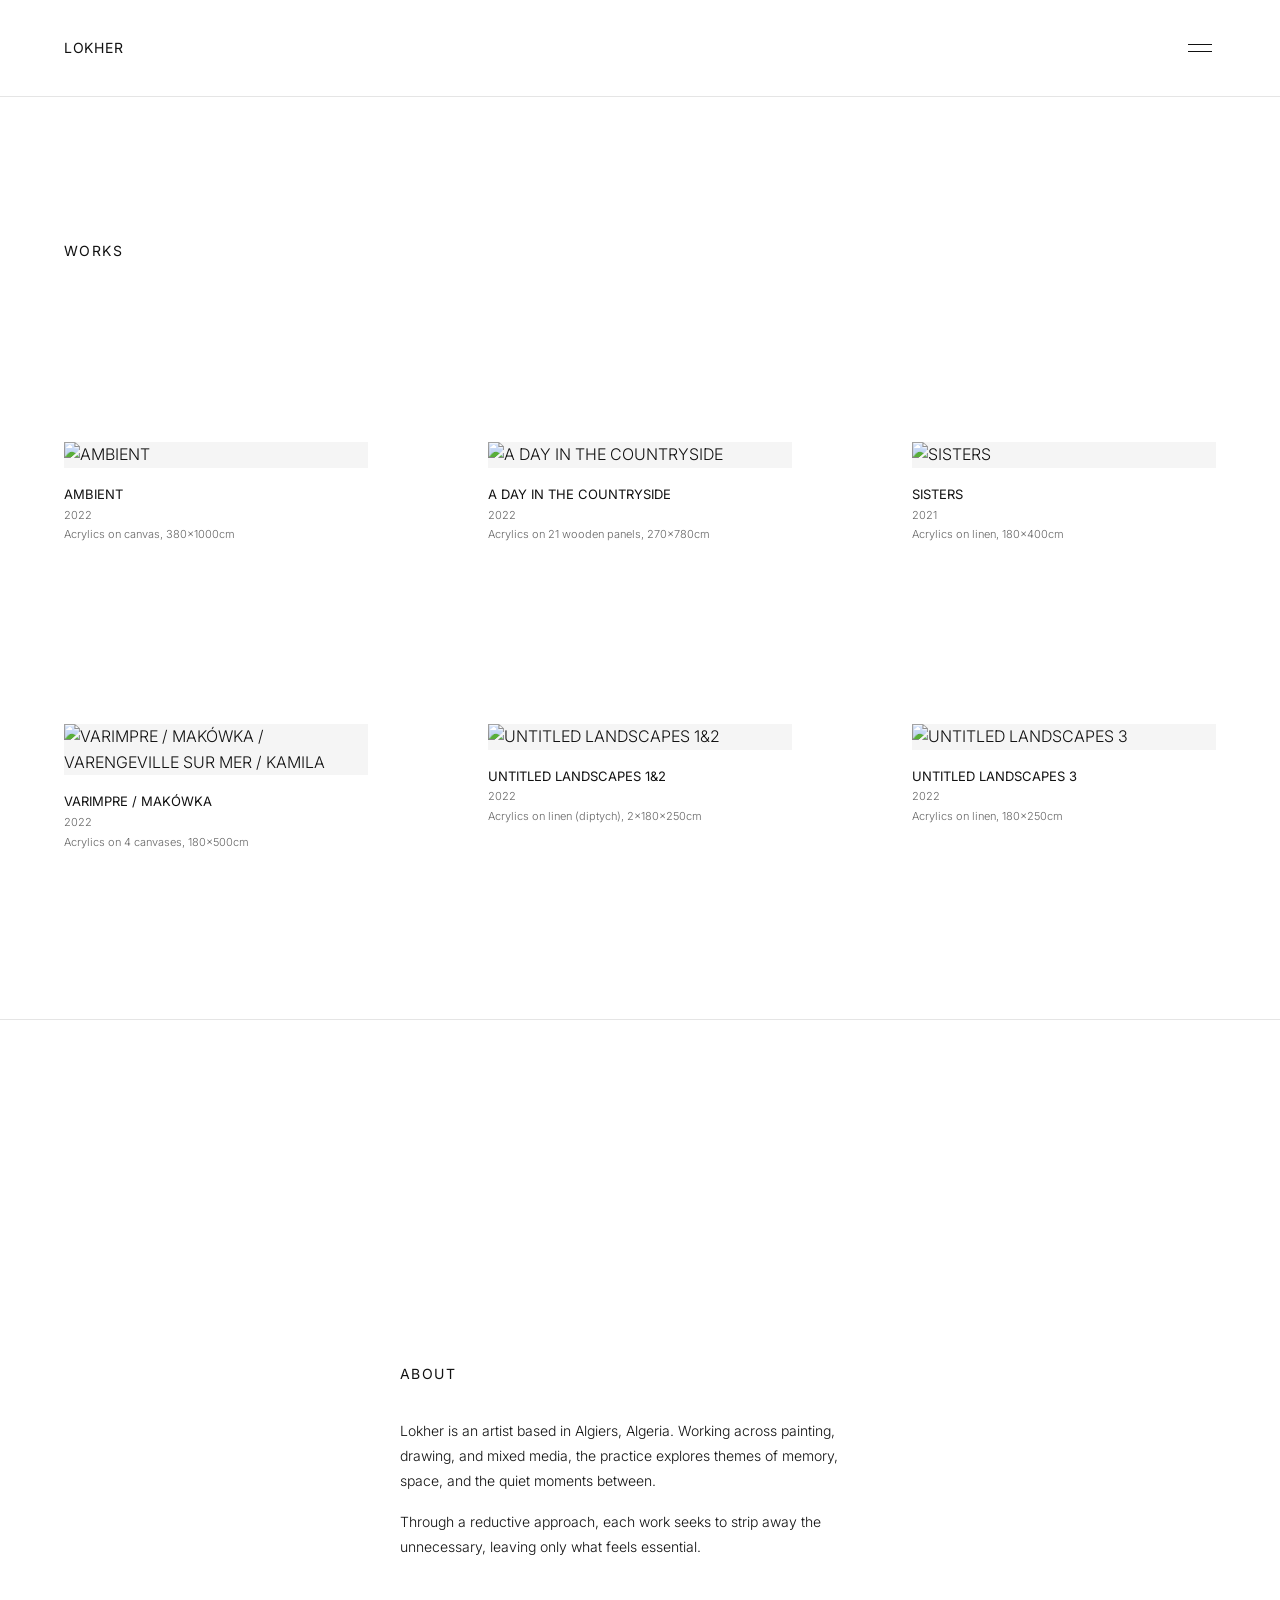
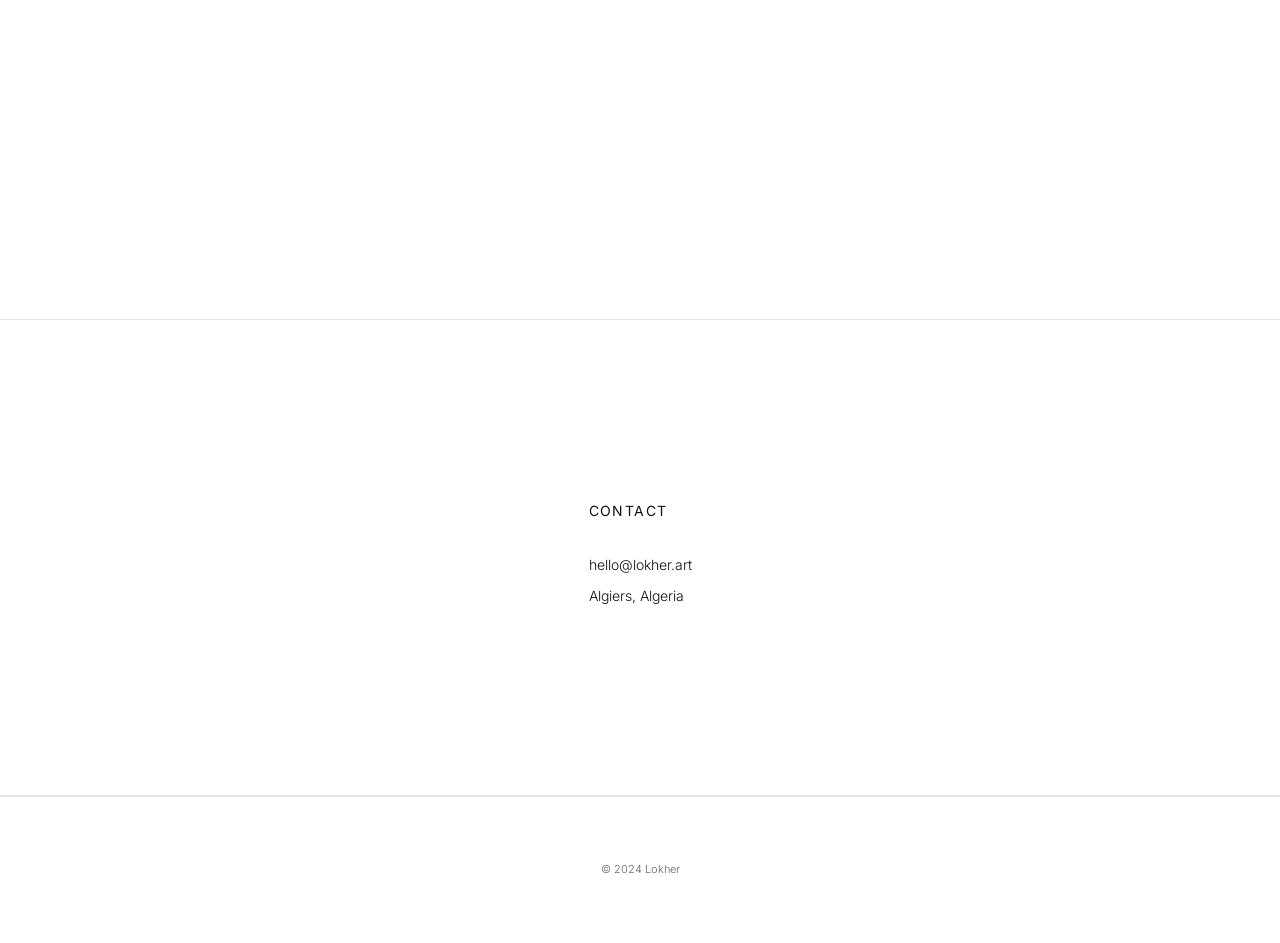
==== index.html @ a6ed20c6 "Add files via upload" ====
<!DOCTYPE html>
<html lang="en">
<head>
    <meta charset="UTF-8">
    <meta name="viewport" content="width=device-width, initial-scale=1.0">
    <title>Lokher — Artist</title>
    <meta name="description" content="Portfolio of Lokher, artist based in Algiers, Algeria">
    <link rel="stylesheet" href="style.css">
    <link rel="preconnect" href="https://fonts.googleapis.com">
    <link rel="preconnect" href="https://fonts.gstatic.com" crossorigin>
    <link href="https://fonts.googleapis.com/css2?family=Inter:wght@300;400&display=swap" rel="stylesheet">
</head>
<body>
    <header class="header">
        <a href="/" class="logo">Lokher</a>
        <button class="menu-toggle" aria-label="Open menu" aria-expanded="false">
            <span class="menu-line"></span>
            <span class="menu-line"></span>
        </button>
    </header>

    <nav class="nav-overlay" aria-hidden="true">
        <button class="nav-close" aria-label="Close menu">
            <span class="menu-line"></span>
            <span class="menu-line"></span>
        </button>
        <ul class="nav-list">
            <li><a href="#works">Works</a></li>
            <li><a href="#about">About</a></li>
            <li><a href="#contact">Contact</a></li>
        </ul>
        <div class="nav-meta">
            <p>Algiers, Algeria</p>
        </div>
    </nav>

    <main>
        <section id="works" class="works">
            <div class="works-header">
                <h1>Works</h1>
            </div>
            <div class="gallery">
                <article class="artwork">
                    <button class="artwork-link" aria-label="View AMBIENT">
                        <div class="artwork-image">
                            <img src="https://images.squarespace-cdn.com/content/v1/568eea8ed8af1055c06dc9a6/1728025608035-E2SBY0R5EFE86OZHCSN8/image-asset.jpeg?format=1500w" alt="AMBIENT" loading="lazy">
                        </div>
                    </button>
                    <div class="artwork-info">
                        <h2>AMBIENT</h2>
                        <p>2022</p>
                        <p>Acrylics on canvas, 380x1000cm</p>
                    </div>
                </article>
                <article class="artwork">
                    <button class="artwork-link" aria-label="View A DAY IN THE COUNTRYSIDE">
                        <div class="artwork-image">
                            <img src="https://images.squarespace-cdn.com/content/v1/568eea8ed8af1055c06dc9a6/1688163539830-Y1M8YFX608IP7M0SRJJQ/01.+SAINER+-+A+DAY+IN+THE+COUNTRYSIDE%2C+acrylics+on+21+wooden+panels%2C+270x780cm.jpg?format=1500w" alt="A DAY IN THE COUNTRYSIDE" loading="lazy">
                        </div>
                    </button>
                    <div class="artwork-info">
                        <h2>A DAY IN THE COUNTRYSIDE</h2>
                        <p>2022</p>
                        <p>Acrylics on 21 wooden panels, 270x780cm</p>
                    </div>
                </article>
                <article class="artwork">
                    <button class="artwork-link" aria-label="View SISTERS">
                        <div class="artwork-image">
                            <img src="https://images.squarespace-cdn.com/content/v1/568eea8ed8af1055c06dc9a6/1688162377091-I4K24AZV5XDOU7JNLO5M/07.+SAINER+-+SISTERS%2C+acrylics+on+linen+180x400cm_.jpg?format=1500w" alt="SISTERS" loading="lazy">
                        </div>
                    </button>
                    <div class="artwork-info">
                        <h2>SISTERS</h2>
                        <p>2021</p>
                        <p>Acrylics on linen, 180x400cm</p>
                    </div>
                </article>
                <article class="artwork">
                    <button class="artwork-link" aria-label="View VARIMPRE / MAKÓWKA">
                        <div class="artwork-image">
                            <img src="https://images.squarespace-cdn.com/content/v1/568eea8ed8af1055c06dc9a6/1688162380212-C4RB4ZTWYN47T6AVMRPT/02.+SAINER+_VARIMPRE_MAK%C3%93WKA_KAMILA%2CVARENGEVILLE+SUR+MER%2C+180X500cm.jpg?format=1500w" alt="VARIMPRE / MAKÓWKA / VARENGEVILLE SUR MER / KAMILA" loading="lazy">
                        </div>
                    </button>
                    <div class="artwork-info">
                        <h2>VARIMPRE / MAKÓWKA</h2>
                        <p>2022</p>
                        <p>Acrylics on 4 canvases, 180x500cm</p>
                    </div>
                </article>
                <article class="artwork">
                    <button class="artwork-link" aria-label="View UNTITLED LANDSCAPES 1&2">
                        <div class="artwork-image">
                            <img src="https://images.squarespace-cdn.com/content/v1/568eea8ed8af1055c06dc9a6/1688162373764-5FXFQKUN6RPBUECSAFGJ/09.+SAINER+-+UNTITLED+LANDSCAPES+2%2C+acrylics+on+linen+2X+180x250+%28DIPTYCH%29%2C2022+S.jpg?format=1500w" alt="UNTITLED LANDSCAPES 1&2" loading="lazy">
                        </div>
                    </button>
                    <div class="artwork-info">
                        <h2>UNTITLED LANDSCAPES 1&2</h2>
                        <p>2022</p>
                        <p>Acrylics on linen (diptych), 2x180x250cm</p>
                    </div>
                </article>
                <article class="artwork">
                    <button class="artwork-link" aria-label="View UNTITLED LANDSCAPES 3">
                        <div class="artwork-image">
                            <img src="https://images.squarespace-cdn.com/content/v1/568eea8ed8af1055c06dc9a6/1688162379645-ESEQ1C50IE3GNP626JEQ/10.+SAINER+-+UNTITLED+LANDSCAPES+3%2C+acrylics+on+linen+180x250%2C2022.jpg?format=1500w" alt="UNTITLED LANDSCAPES 3" loading="lazy">
                        </div>
                    </button>
                    <div class="artwork-info">
                        <h2>UNTITLED LANDSCAPES 3</h2>
                        <p>2022</p>
                        <p>Acrylics on linen, 180x250cm</p>
                    </div>
                </article>
            </div>
        </section>

        <section id="about" class="about">
            <div class="about-content">
                <h2>About</h2>
                <p>Lokher is an artist based in Algiers, Algeria. Working across painting, drawing, and mixed media, the practice explores themes of memory, space, and the quiet moments between.</p>
                <p>Through a reductive approach, each work seeks to strip away the unnecessary, leaving only what feels essential.</p>
            </div>
        </section>

        <section id="contact" class="contact">
            <div class="contact-content">
                <h2>Contact</h2>
                <address>
                    <p><a href="mailto:hello@lokher.art">hello@lokher.art</a></p>
                    <p>Algiers, Algeria</p>
                </address>
            </div>
        </section>
    </main>

    <footer class="footer">
        <p>&copy; 2024 Lokher</p>
    </footer>

    <div class="lightbox" aria-hidden="true">
        <button class="lightbox-close" aria-label="Close">
            <span class="menu-line"></span>
            <span class="menu-line"></span>
        </button>
        <div class="lightbox-content">
            <img src="" alt="" class="lightbox-image">
        </div>
        <div class="lightbox-info">
            <h2></h2>
            <p></p>
            <p></p>
        </div>
    </div>

    <script src="script.js"></script>
</body>
</html>
---- style.css ----
*, *::before, *::after {
    margin: 0;
    padding: 0;
    box-sizing: border-box;
}

:root {
    --bg: #FFFFFF;
    --text: #111111;
    --text-light: #666666;
    --border: #e5e5e5;
    --font: 'Inter', -apple-system, BlinkMacSystemFont, sans-serif;
    --spacing-xs: 8px;
    --spacing-sm: 16px;
    --spacing-md: 32px;
    --spacing-lg: 64px;
    --spacing-xl: 120px;
    --spacing-2xl: 180px;
}

html {
    font-size: 16px;
    scroll-behavior: smooth;
}

body {
    font-family: var(--font);
    font-weight: 300;
    background-color: var(--bg);
    color: var(--text);
    line-height: 1.6;
    -webkit-font-smoothing: antialiased;
    -moz-osx-font-smoothing: grayscale;
}

a {
    color: inherit;
    text-decoration: none;
}

ul {
    list-style: none;
}

img {
    max-width: 100%;
    height: auto;
    display: block;
}

button {
    background: none;
    border: none;
    cursor: pointer;
    font: inherit;
    color: inherit;
}

.header {
    position: fixed;
    top: 0;
    left: 0;
    right: 0;
    display: flex;
    justify-content: space-between;
    align-items: center;
    padding: var(--spacing-md) var(--spacing-lg);
    z-index: 100;
    background: var(--bg);
    border-bottom: 1px solid var(--border);
}

.logo {
    font-size: 14px;
    font-weight: 400;
    letter-spacing: 0.05em;
    text-transform: uppercase;
}

.menu-toggle {
    display: flex;
    flex-direction: column;
    justify-content: center;
    align-items: center;
    width: 32px;
    height: 32px;
    gap: 6px;
    transition: opacity 0.2s ease;
}

.menu-toggle:hover {
    opacity: 0.6;
}

.menu-line {
    width: 24px;
    height: 1px;
    background: var(--text);
    transition: transform 0.2s ease, opacity 0.2s ease;
}

.menu-toggle[aria-expanded="true"] .menu-line:first-child {
    transform: translateY(3.5px) rotate(45deg);
}

.menu-toggle[aria-expanded="true"] .menu-line:last-child {
    transform: translateY(-3.5px) rotate(-45deg);
}

.nav-overlay {
    position: fixed;
    inset: 0;
    background: var(--bg);
    z-index: 200;
    display: flex;
    flex-direction: column;
    justify-content: center;
    align-items: center;
    opacity: 0;
    visibility: hidden;
    transition: opacity 0.2s ease, visibility 0.2s ease;
}

.nav-overlay.active {
    opacity: 1;
    visibility: visible;
}

.nav-close {
    position: absolute;
    top: var(--spacing-md);
    right: var(--spacing-lg);
    display: flex;
    flex-direction: column;
    justify-content: center;
    align-items: center;
    width: 32px;
    height: 32px;
    gap: 6px;
    background: var(--bg);
    z-index: 10;
}

.nav-close .menu-line {
    width: 24px;
    position: relative;
}

.nav-close .menu-line:first-child {
    transform: translateY(3.5px) rotate(45deg);
}

.nav-close .menu-line:last-child {
    transform: translateY(-3.5px) rotate(-45deg);
}

.nav-list {
    display: flex;
    flex-direction: column;
    align-items: center;
    gap: var(--spacing-lg);
}

.nav-list a {
    font-size: 32px;
    font-weight: 300;
    transition: opacity 0.2s ease;
}

.nav-list a:hover {
    opacity: 0.5;
}

.nav-meta {
    position: absolute;
    bottom: var(--spacing-lg);
    font-size: 12px;
    color: var(--text-light);
}

main {
    padding-top: var(--spacing-xl);
}

.works {
    padding: var(--spacing-xl) var(--spacing-lg);
    min-height: 100vh;
    border-bottom: 1px solid var(--border);
}

.works-header {
    margin-bottom: var(--spacing-2xl);
}

.works-header h1 {
    font-size: 14px;
    font-weight: 400;
    letter-spacing: 0.1em;
    text-transform: uppercase;
}

.gallery {
    display: grid;
    grid-template-columns: repeat(1, 1fr);
    gap: var(--spacing-2xl);
}

.artwork {
    display: flex;
    flex-direction: column;
    gap: var(--spacing-sm);
}

.artwork-image {
    background: #f5f5f5;
    overflow: hidden;
}

.artwork-image img {
    width: 100%;
    height: auto;
    transition: transform 0.4s ease;
}

.artwork:hover .artwork-image img {
    transform: scale(1.02);
}

.artwork-info {
    display: flex;
    flex-direction: column;
    gap: 2px;
}

.artwork-info h2 {
    font-size: 13px;
    font-weight: 400;
}

.artwork-info p {
    font-size: 11px;
    font-weight: 300;
    color: var(--text-light);
}

.about {
    padding: var(--spacing-2xl) var(--spacing-lg);
    min-height: 100vh;
    display: flex;
    align-items: center;
    justify-content: center;
    border-bottom: 1px solid var(--border);
}

.about-content {
    max-width: 480px;
}

.about h2 {
    font-size: 14px;
    font-weight: 400;
    letter-spacing: 0.1em;
    text-transform: uppercase;
    margin-bottom: var(--spacing-md);
}

.about p {
    font-size: 14px;
    font-weight: 300;
    line-height: 1.8;
    margin-bottom: var(--spacing-sm);
}

.contact {
    padding: var(--spacing-2xl) var(--spacing-lg);
    min-height: 50vh;
    display: flex;
    align-items: center;
    justify-content: center;
    border-bottom: 1px solid var(--border);
}

.contact-content {
    max-width: 480px;
}

.contact h2 {
    font-size: 14px;
    font-weight: 400;
    letter-spacing: 0.1em;
    text-transform: uppercase;
    margin-bottom: var(--spacing-md);
}

.contact address {
    font-style: normal;
}

.contact address p {
    font-size: 14px;
    font-weight: 300;
    margin-bottom: var(--spacing-xs);
}

.contact address a {
    transition: opacity 0.2s ease;
}

.contact address a:hover {
    opacity: 0.5;
}

.footer {
    padding: var(--spacing-lg);
    text-align: center;
    border-top: 1px solid var(--border);
}

.footer p {
    font-size: 11px;
    font-weight: 300;
    color: var(--text-light);
}

@media (min-width: 768px) {
    .gallery {
        grid-template-columns: repeat(2, 1fr);
        column-gap: var(--spacing-xl);
        row-gap: var(--spacing-2xl);
    }
}

@media (min-width: 1200px) {
    .gallery {
        grid-template-columns: repeat(3, 1fr);
        column-gap: var(--spacing-xl);
    }
}

@media (min-width: 1600px) {
    .gallery {
        grid-template-columns: repeat(3, 1fr);
        column-gap: var(--spacing-2xl);
        row-gap: var(--spacing-2xl);
        max-width: 1600px;
        margin: 0 auto;
    }
}

.artwork-link {
    display: block;
    width: 100%;
    cursor: pointer;
    background: none;
    border: none;
    padding: 0;
    text-align: left;
}

.lightbox {
    position: fixed;
    inset: 0;
    background: var(--bg);
    z-index: 300;
    display: flex;
    flex-direction: column;
    justify-content: center;
    align-items: center;
    opacity: 0;
    visibility: hidden;
    transition: opacity 0.3s ease, visibility 0.3s ease;
    padding: var(--spacing-lg);
}

.lightbox.active {
    opacity: 1;
    visibility: visible;
}

.lightbox.active .lightbox-image {
    transform: scale(1);
    opacity: 1;
}

.lightbox-content {
    max-width: 90vw;
    max-height: 70vh;
    display: flex;
    justify-content: center;
    align-items: center;
}

.lightbox-image {
    max-width: 100%;
    max-height: 70vh;
    object-fit: contain;
    transform: scale(0.95);
    opacity: 0;
    transition: transform 0.4s ease, opacity 0.4s ease;
}

.lightbox-info {
    margin-top: var(--spacing-md);
    text-align: center;
    transform: translateY(10px);
    opacity: 0;
    transition: transform 0.4s ease 0.1s, opacity 0.4s ease 0.1s;
}

.lightbox.active .lightbox-info {
    transform: translateY(0);
    opacity: 1;
}

.lightbox-info h2 {
    font-size: 14px;
    font-weight: 400;
    margin-bottom: var(--spacing-xs);
}

.lightbox-info p {
    font-size: 12px;
    font-weight: 300;
    color: var(--text-light);
}
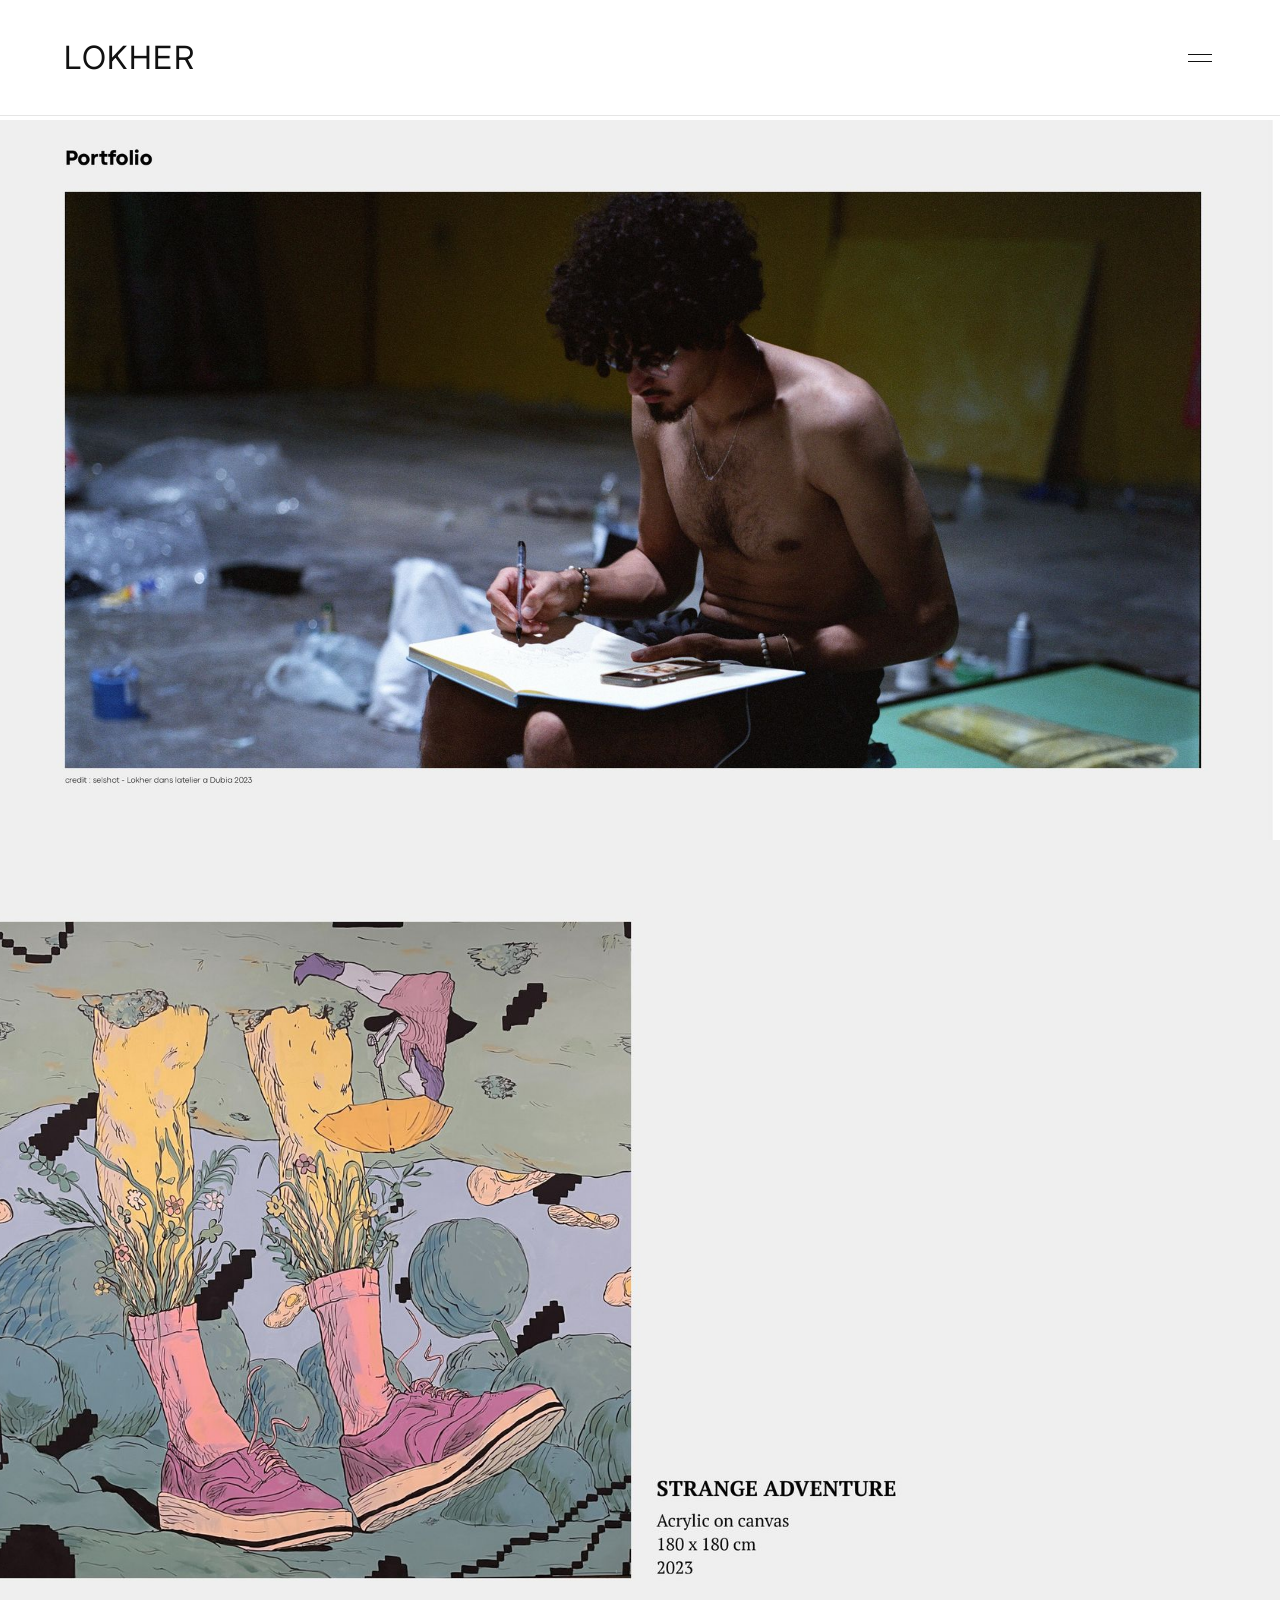
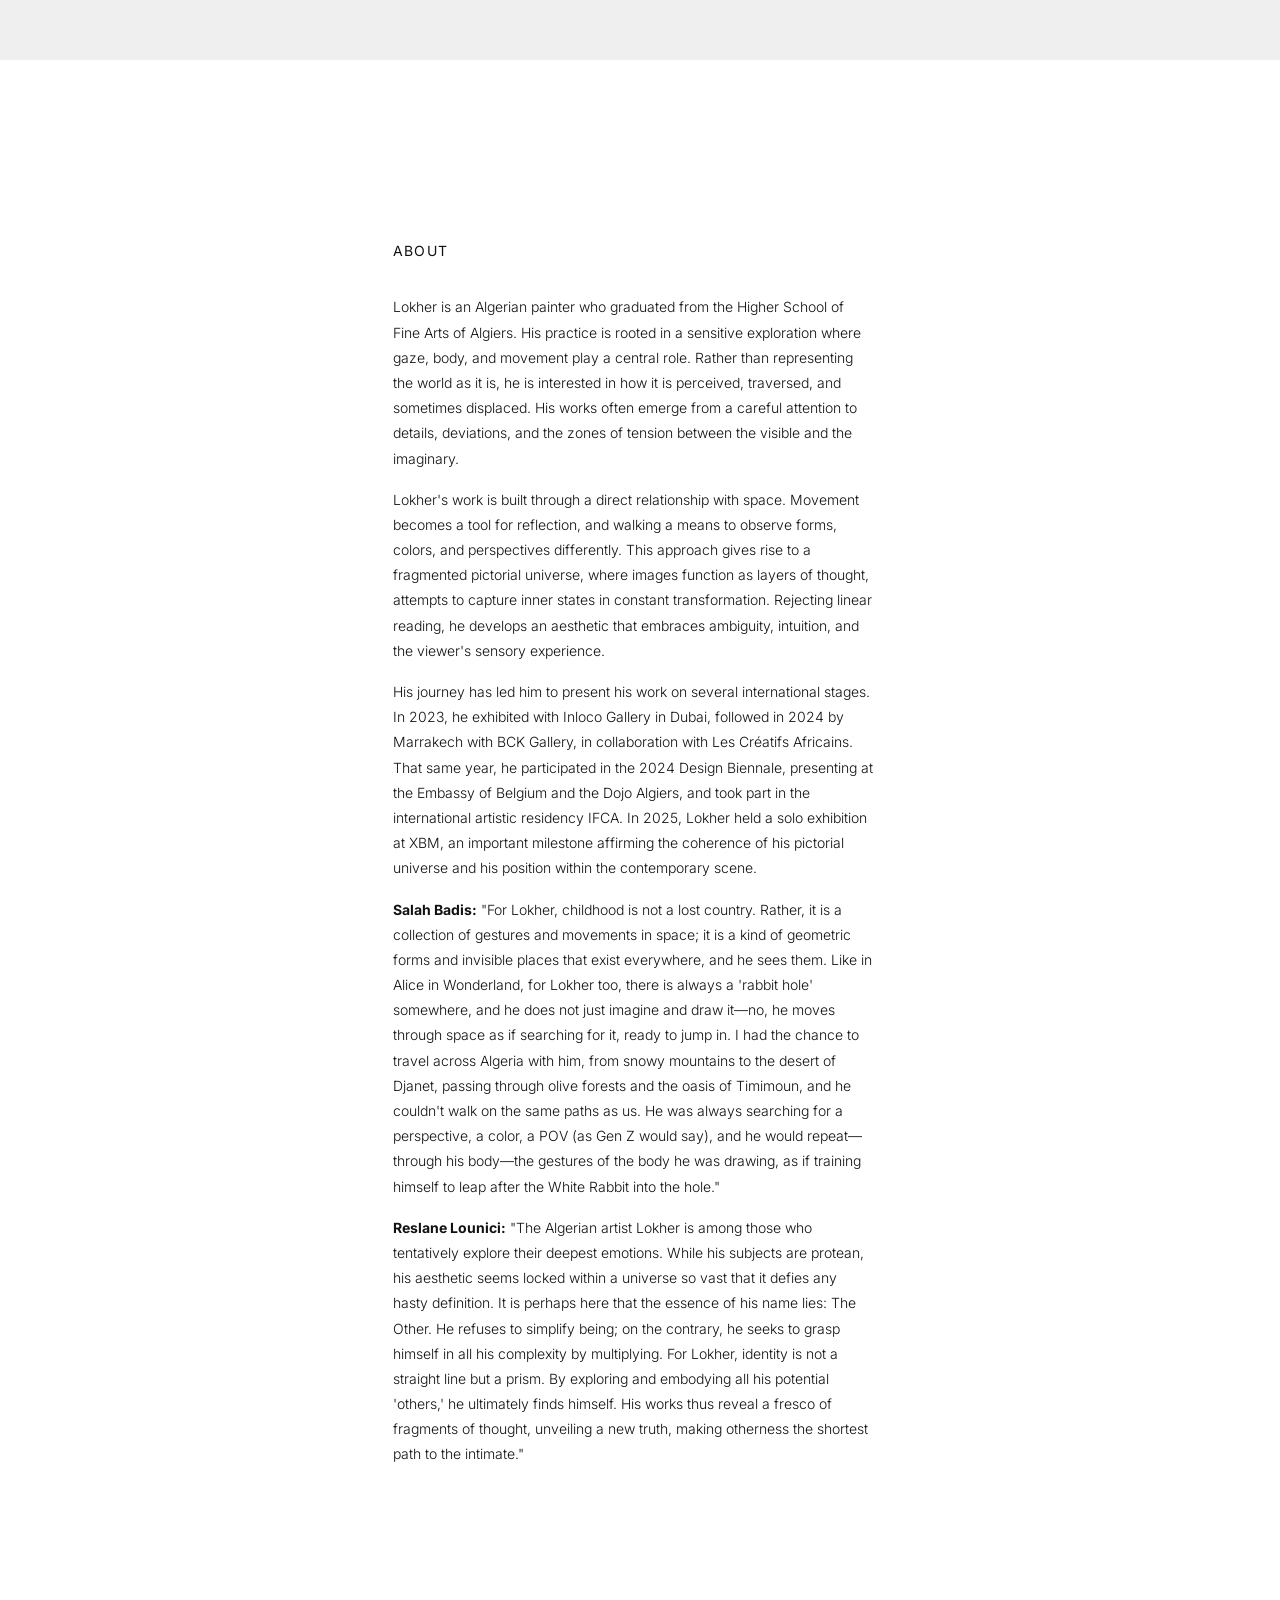
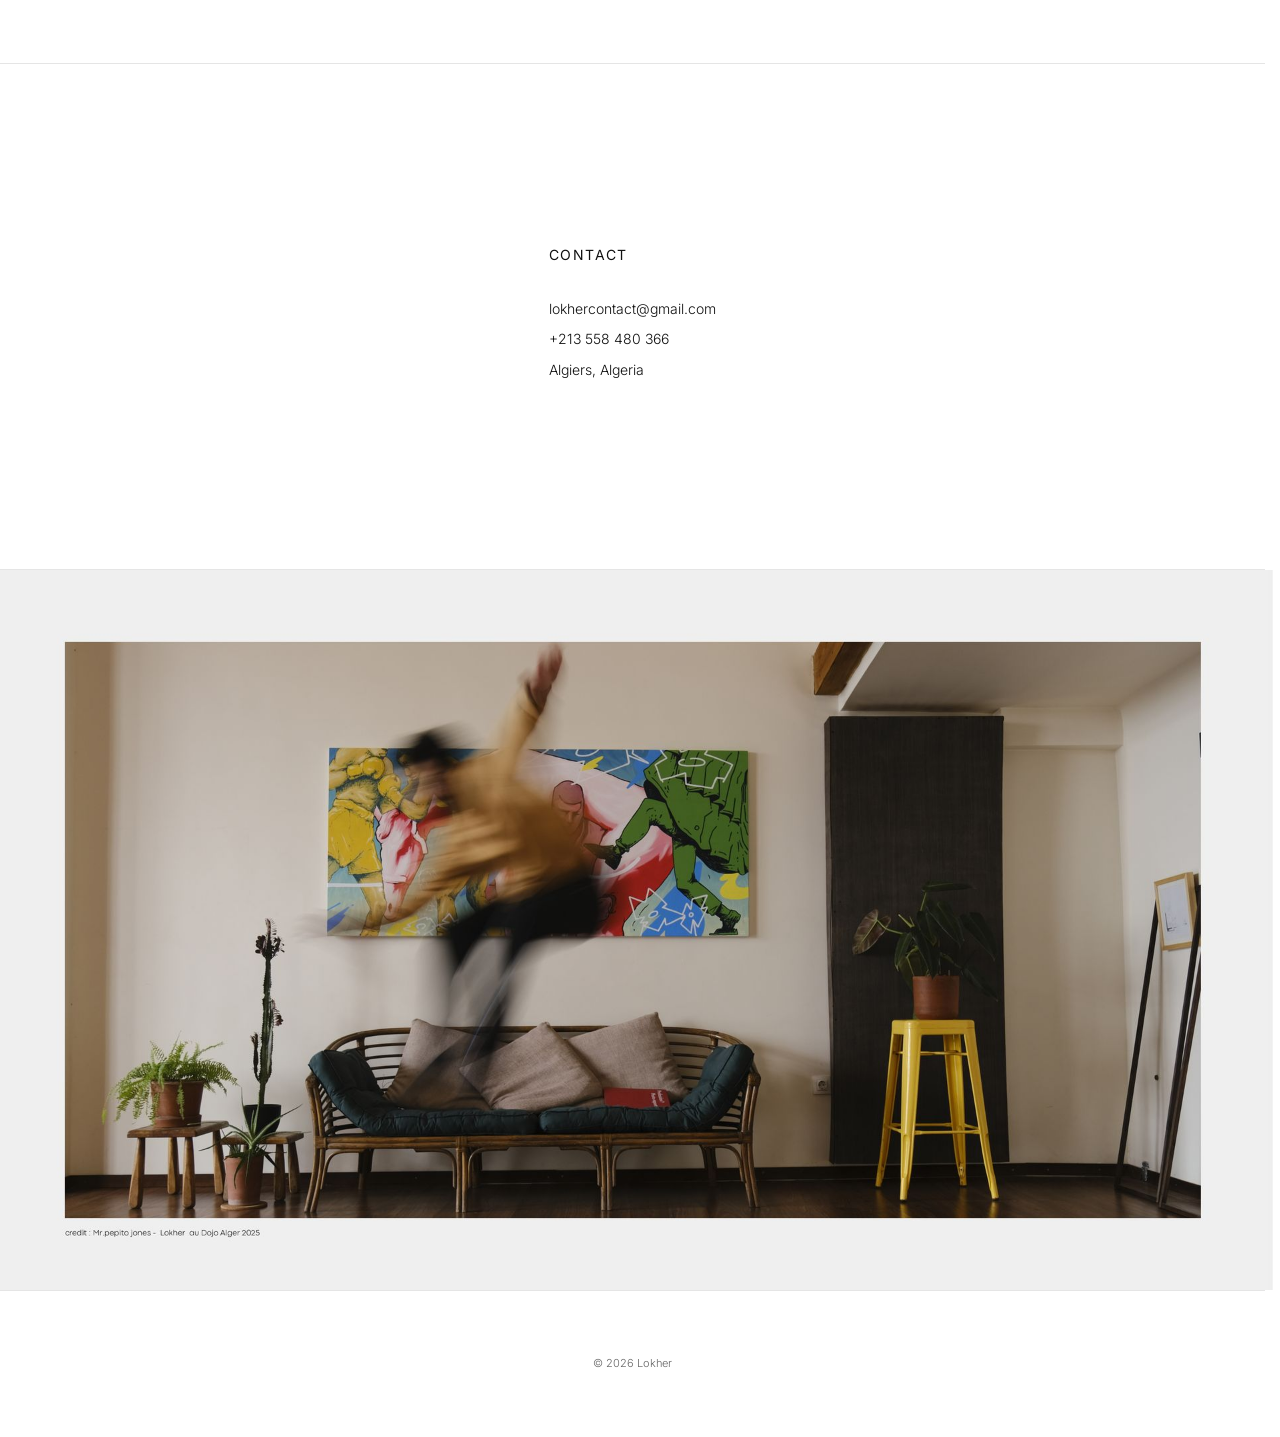
==== commit 9efd9e7e: "feat: restructure to multi-page portfolio, add homepage animation, and extract CV" ====
--- a/index.html
+++ b/index.html
@@ -25,9 +25,11 @@
             <span class="menu-line"></span>
         </button>
         <ul class="nav-list">
-            <li><a href="#works">Works</a></li>
-            <li><a href="#about">About</a></li>
-            <li><a href="#contact">Contact</a></li>
+            <li><a href="index.html">Home</a></li>
+            <li><a href="portfolio.html">Selected Works</a></li>
+            <li><a href="journey.html">Exhibitions & Journey</a></li>
+            <li><a href="index.html#about">About</a></li>
+            <li><a href="index.html#contact">Contact</a></li>
         </ul>
         <div class="nav-meta">
             <p>Algiers, Algeria</p>
@@ -35,91 +37,22 @@
     </nav>
 
     <main>
-        <section id="works" class="works">
-            <div class="works-header">
-                <h1>Works</h1>
-            </div>
-            <div class="gallery">
-                <article class="artwork">
-                    <button class="artwork-link" aria-label="View AMBIENT">
-                        <div class="artwork-image">
-                            <img src="https://images.squarespace-cdn.com/content/v1/568eea8ed8af1055c06dc9a6/1728025608035-E2SBY0R5EFE86OZHCSN8/image-asset.jpeg?format=1500w" alt="AMBIENT" loading="lazy">
-                        </div>
-                    </button>
-                    <div class="artwork-info">
-                        <h2>AMBIENT</h2>
-                        <p>2022</p>
-                        <p>Acrylics on canvas, 380x1000cm</p>
-                    </div>
-                </article>
-                <article class="artwork">
-                    <button class="artwork-link" aria-label="View A DAY IN THE COUNTRYSIDE">
-                        <div class="artwork-image">
-                            <img src="https://images.squarespace-cdn.com/content/v1/568eea8ed8af1055c06dc9a6/1688163539830-Y1M8YFX608IP7M0SRJJQ/01.+SAINER+-+A+DAY+IN+THE+COUNTRYSIDE%2C+acrylics+on+21+wooden+panels%2C+270x780cm.jpg?format=1500w" alt="A DAY IN THE COUNTRYSIDE" loading="lazy">
-                        </div>
-                    </button>
-                    <div class="artwork-info">
-                        <h2>A DAY IN THE COUNTRYSIDE</h2>
-                        <p>2022</p>
-                        <p>Acrylics on 21 wooden panels, 270x780cm</p>
-                    </div>
-                </article>
-                <article class="artwork">
-                    <button class="artwork-link" aria-label="View SISTERS">
-                        <div class="artwork-image">
-                            <img src="https://images.squarespace-cdn.com/content/v1/568eea8ed8af1055c06dc9a6/1688162377091-I4K24AZV5XDOU7JNLO5M/07.+SAINER+-+SISTERS%2C+acrylics+on+linen+180x400cm_.jpg?format=1500w" alt="SISTERS" loading="lazy">
-                        </div>
-                    </button>
-                    <div class="artwork-info">
-                        <h2>SISTERS</h2>
-                        <p>2021</p>
-                        <p>Acrylics on linen, 180x400cm</p>
-                    </div>
-                </article>
-                <article class="artwork">
-                    <button class="artwork-link" aria-label="View VARIMPRE / MAKÓWKA">
-                        <div class="artwork-image">
-                            <img src="https://images.squarespace-cdn.com/content/v1/568eea8ed8af1055c06dc9a6/1688162380212-C4RB4ZTWYN47T6AVMRPT/02.+SAINER+_VARIMPRE_MAK%C3%93WKA_KAMILA%2CVARENGEVILLE+SUR+MER%2C+180X500cm.jpg?format=1500w" alt="VARIMPRE / MAKÓWKA / VARENGEVILLE SUR MER / KAMILA" loading="lazy">
-                        </div>
-                    </button>
-                    <div class="artwork-info">
-                        <h2>VARIMPRE / MAKÓWKA</h2>
-                        <p>2022</p>
-                        <p>Acrylics on 4 canvases, 180x500cm</p>
-                    </div>
-                </article>
-                <article class="artwork">
-                    <button class="artwork-link" aria-label="View UNTITLED LANDSCAPES 1&2">
-                        <div class="artwork-image">
-                            <img src="https://images.squarespace-cdn.com/content/v1/568eea8ed8af1055c06dc9a6/1688162373764-5FXFQKUN6RPBUECSAFGJ/09.+SAINER+-+UNTITLED+LANDSCAPES+2%2C+acrylics+on+linen+2X+180x250+%28DIPTYCH%29%2C2022+S.jpg?format=1500w" alt="UNTITLED LANDSCAPES 1&2" loading="lazy">
-                        </div>
-                    </button>
-                    <div class="artwork-info">
-                        <h2>UNTITLED LANDSCAPES 1&2</h2>
-                        <p>2022</p>
-                        <p>Acrylics on linen (diptych), 2x180x250cm</p>
-                    </div>
-                </article>
-                <article class="artwork">
-                    <button class="artwork-link" aria-label="View UNTITLED LANDSCAPES 3">
-                        <div class="artwork-image">
-                            <img src="https://images.squarespace-cdn.com/content/v1/568eea8ed8af1055c06dc9a6/1688162379645-ESEQ1C50IE3GNP626JEQ/10.+SAINER+-+UNTITLED+LANDSCAPES+3%2C+acrylics+on+linen+180x250%2C2022.jpg?format=1500w" alt="UNTITLED LANDSCAPES 3" loading="lazy">
-                        </div>
-                    </button>
-                    <div class="artwork-info">
-                        <h2>UNTITLED LANDSCAPES 3</h2>
-                        <p>2022</p>
-                        <p>Acrylics on linen, 180x250cm</p>
-                    </div>
-                </article>
-            </div>
-        </section>
-
+        <div class="full-width-image"><img src="extracted_images/compressed/page_01.jpg" alt="Lokher Portfolio Cover"></div>
+        <section id="showcase"></section>
         <section id="about" class="about">
             <div class="about-content">
                 <h2>About</h2>
-                <p>Lokher is an artist based in Algiers, Algeria. Working across painting, drawing, and mixed media, the practice explores themes of memory, space, and the quiet moments between.</p>
-                <p>Through a reductive approach, each work seeks to strip away the unnecessary, leaving only what feels essential.</p>
+                <p>Lokher is an Algerian painter who graduated from the Higher School of Fine Arts of Algiers. His practice is rooted in a sensitive exploration where gaze, body, and movement play a central role. Rather than representing the world as it is, he is interested in how it is perceived, traversed, and sometimes displaced. His works often emerge from a careful attention to details, deviations, and the zones of tension between the visible and the imaginary.</p>
+                <p>Lokher's work is built through a direct relationship with space. Movement becomes a tool for reflection, and walking a means to observe forms, colors, and perspectives differently. This approach gives rise to a fragmented pictorial universe, where images function as layers of thought, attempts to capture inner states in constant transformation. Rejecting linear reading, he develops an aesthetic that embraces ambiguity, intuition, and the viewer's sensory experience.</p>
+                <p>His journey has led him to present his work on several international stages. In 2023, he exhibited with Inloco Gallery in Dubai, followed in 2024 by Marrakech with BCK Gallery, in collaboration with Les Créatifs Africains. That same year, he participated in the 2024 Design Biennale, presenting at the Embassy of Belgium and the Dojo Algiers, and took part in the international artistic residency IFCA. In 2025, Lokher held a solo exhibition at XBM, an important milestone affirming the coherence of his pictorial universe and his position within the contemporary scene.</p>
+
+                <blockquote>
+                    <p><strong>Salah Badis:</strong> "For Lokher, childhood is not a lost country. Rather, it is a collection of gestures and movements in space; it is a kind of geometric forms and invisible places that exist everywhere, and he sees them. Like in Alice in Wonderland, for Lokher too, there is always a 'rabbit hole' somewhere, and he does not just imagine and draw it—no, he moves through space as if searching for it, ready to jump in. I had the chance to travel across Algeria with him, from snowy mountains to the desert of Djanet, passing through olive forests and the oasis of Timimoun, and he couldn't walk on the same paths as us. He was always searching for a perspective, a color, a POV (as Gen Z would say), and he would repeat—through his body—the gestures of the body he was drawing, as if training himself to leap after the White Rabbit into the hole."</p>
+                </blockquote>
+
+                <blockquote>
+                    <p><strong>Reslane Lounici:</strong> "The Algerian artist Lokher is among those who tentatively explore their deepest emotions. While his subjects are protean, his aesthetic seems locked within a universe so vast that it defies any hasty definition. It is perhaps here that the essence of his name lies: The Other. He refuses to simplify being; on the contrary, he seeks to grasp himself in all his complexity by multiplying. For Lokher, identity is not a straight line but a prism. By exploring and embodying all his potential 'others,' he ultimately finds himself. His works thus reveal a fresco of fragments of thought, unveiling a new truth, making otherness the shortest path to the intimate."</p>
+                </blockquote>
             </div>
         </section>
 
@@ -127,15 +60,17 @@
             <div class="contact-content">
                 <h2>Contact</h2>
                 <address>
-                    <p><a href="mailto:hello@lokher.art">hello@lokher.art</a></p>
+                    <p><a href="mailto:lokhercontact@gmail.com">lokhercontact@gmail.com</a></p>
+                    <p>+213 558 480 366</p>
                     <p>Algiers, Algeria</p>
                 </address>
             </div>
         </section>
+        <div class="full-width-image"><img src="extracted_images/compressed/page_19.jpg" alt="Lokher Portfolio Back"></div>
     </main>
 
     <footer class="footer">
-        <p>&copy; 2024 Lokher</p>
+        <p>&copy; 2026 Lokher</p>
     </footer>
 
     <div class="lightbox" aria-hidden="true">
@@ -154,5 +89,61 @@
     </div>
 
     <script src="script.js"></script>
+    <script>
+        (function() {
+            const artworkPaths = [
+                'extracted_images/compressed/page_06.jpg',
+                'extracted_images/compressed/page_07.jpg',
+                'extracted_images/compressed/page_08.jpg',
+                'extracted_images/compressed/page_09.jpg',
+                'extracted_images/compressed/page_10.jpg',
+                'extracted_images/compressed/page_11.jpg',
+                'extracted_images/compressed/page_13.jpg',
+                'extracted_images/compressed/page_14.jpg',
+                'extracted_images/compressed/page_15.jpg',
+                'extracted_images/compressed/page_16.jpg',
+                'extracted_images/compressed/page_17.jpg',
+                'extracted_images/compressed/page_18.jpg',
+                'extracted_images/compressed/page_12.jpg'
+            ];
+
+            function shuffle(array) {
+                const arr = [...array];
+                for (let i = arr.length - 1; i > 0; i--) {
+                    const j = Math.floor(Math.random() * (i + 1));
+                    [arr[i], arr[j]] = [arr[j], arr[i]];
+                }
+                return arr;
+            }
+
+            const showcase = document.getElementById('showcase');
+            if (showcase) {
+                const shuffled = shuffle(artworkPaths);
+                const count = Math.floor(Math.random() * 3) + 3;
+                const selected = shuffled.slice(0, count);
+
+                selected.forEach((src) => {
+                    const img = document.createElement('img');
+                    img.src = src;
+                    img.className = 'slide';
+                    img.alt = 'Artwork';
+                    img.loading = 'lazy';
+                    showcase.appendChild(img);
+                });
+
+                const slides = showcase.querySelectorAll('.slide');
+                if (slides.length > 0) {
+                    slides[0].classList.add('active');
+
+                    let currentIndex = 0;
+                    setInterval(() => {
+                        slides[currentIndex].classList.remove('active');
+                        currentIndex = (currentIndex + 1) % slides.length;
+                        slides[currentIndex].classList.add('active');
+                    }, 4000);
+                }
+            }
+        })();
+    </script>
 </body>
-</html>
+</html>
--- a/style.css
+++ b/style.css
@@ -21,6 +21,7 @@
 html {
     font-size: 16px;
     scroll-behavior: smooth;
+    scrollbar-gutter: stable;
 }
 
 body {
@@ -71,7 +72,7 @@
 }
 
 .logo {
-    font-size: 14px;
+    font-size: 32px;
     font-weight: 400;
     letter-spacing: 0.05em;
     text-transform: uppercase;
@@ -368,13 +369,14 @@
     align-items: center;
     opacity: 0;
     visibility: hidden;
-    transition: opacity 0.3s ease, visibility 0.3s ease;
+    transition: opacity 0.3s ease, visibility 0s linear 0.3s;
     padding: var(--spacing-lg);
 }
 
 .lightbox.active {
     opacity: 1;
     visibility: visible;
+    transition: opacity 0.3s ease, visibility 0s linear 0s;
 }
 
 .lightbox.active .lightbox-image {
@@ -396,7 +398,8 @@
     object-fit: contain;
     transform: scale(0.95);
     opacity: 0;
-    transition: transform 0.4s ease, opacity 0.4s ease;
+    will-change: transform, opacity;
+    transition: transform 0.4s cubic-bezier(0.16, 1, 0.3, 1), opacity 0.4s ease;
 }
 
 .lightbox-info {
@@ -423,3 +426,90 @@
     font-weight: 300;
     color: var(--text-light);
 }
+
+.full-width-image {
+    width: 100vw;
+    margin-left: calc(-50vw + 50%);
+    overflow: hidden;
+}
+.full-width-image img {
+    width: 100%;
+    height: auto;
+    object-fit: cover;
+    display: block;
+}
+
+#showcase {
+    position: relative;
+    width: 100vw;
+    height: calc(100vh - 80px);
+    overflow: hidden;
+}
+
+#showcase .slide {
+    position: absolute;
+    top: 0;
+    left: 0;
+    width: 100%;
+    height: 100%;
+    object-fit: cover;
+    opacity: 0;
+    transition: opacity 2s ease-in-out;
+}
+
+#showcase .slide.active {
+    opacity: 1;
+}
+
+.journey {
+    padding: var(--spacing-xl) var(--spacing-lg);
+    min-height: 100vh;
+}
+
+.journey-content {
+    max-width: 720px;
+    margin: 0 auto;
+}
+
+.journey h2 {
+    font-size: 14px;
+    font-weight: 400;
+    letter-spacing: 0.1em;
+    text-transform: uppercase;
+    margin-bottom: var(--spacing-xl);
+}
+
+.timeline {
+    display: flex;
+    flex-direction: column;
+    gap: var(--spacing-xl);
+}
+
+.timeline-item h3 {
+    font-size: 12px;
+    font-weight: 400;
+    letter-spacing: 0.05em;
+    text-transform: uppercase;
+    color: var(--text-light);
+    margin-bottom: var(--spacing-sm);
+}
+
+.timeline-item ul {
+    display: flex;
+    flex-direction: column;
+    gap: var(--spacing-xs);
+}
+
+.timeline-item li {
+    font-size: 14px;
+    font-weight: 300;
+    line-height: 1.6;
+    display: flex;
+    flex-direction: column;
+    gap: 2px;
+}
+
+.timeline-item li .year {
+    font-weight: 400;
+    color: var(--text);
+}
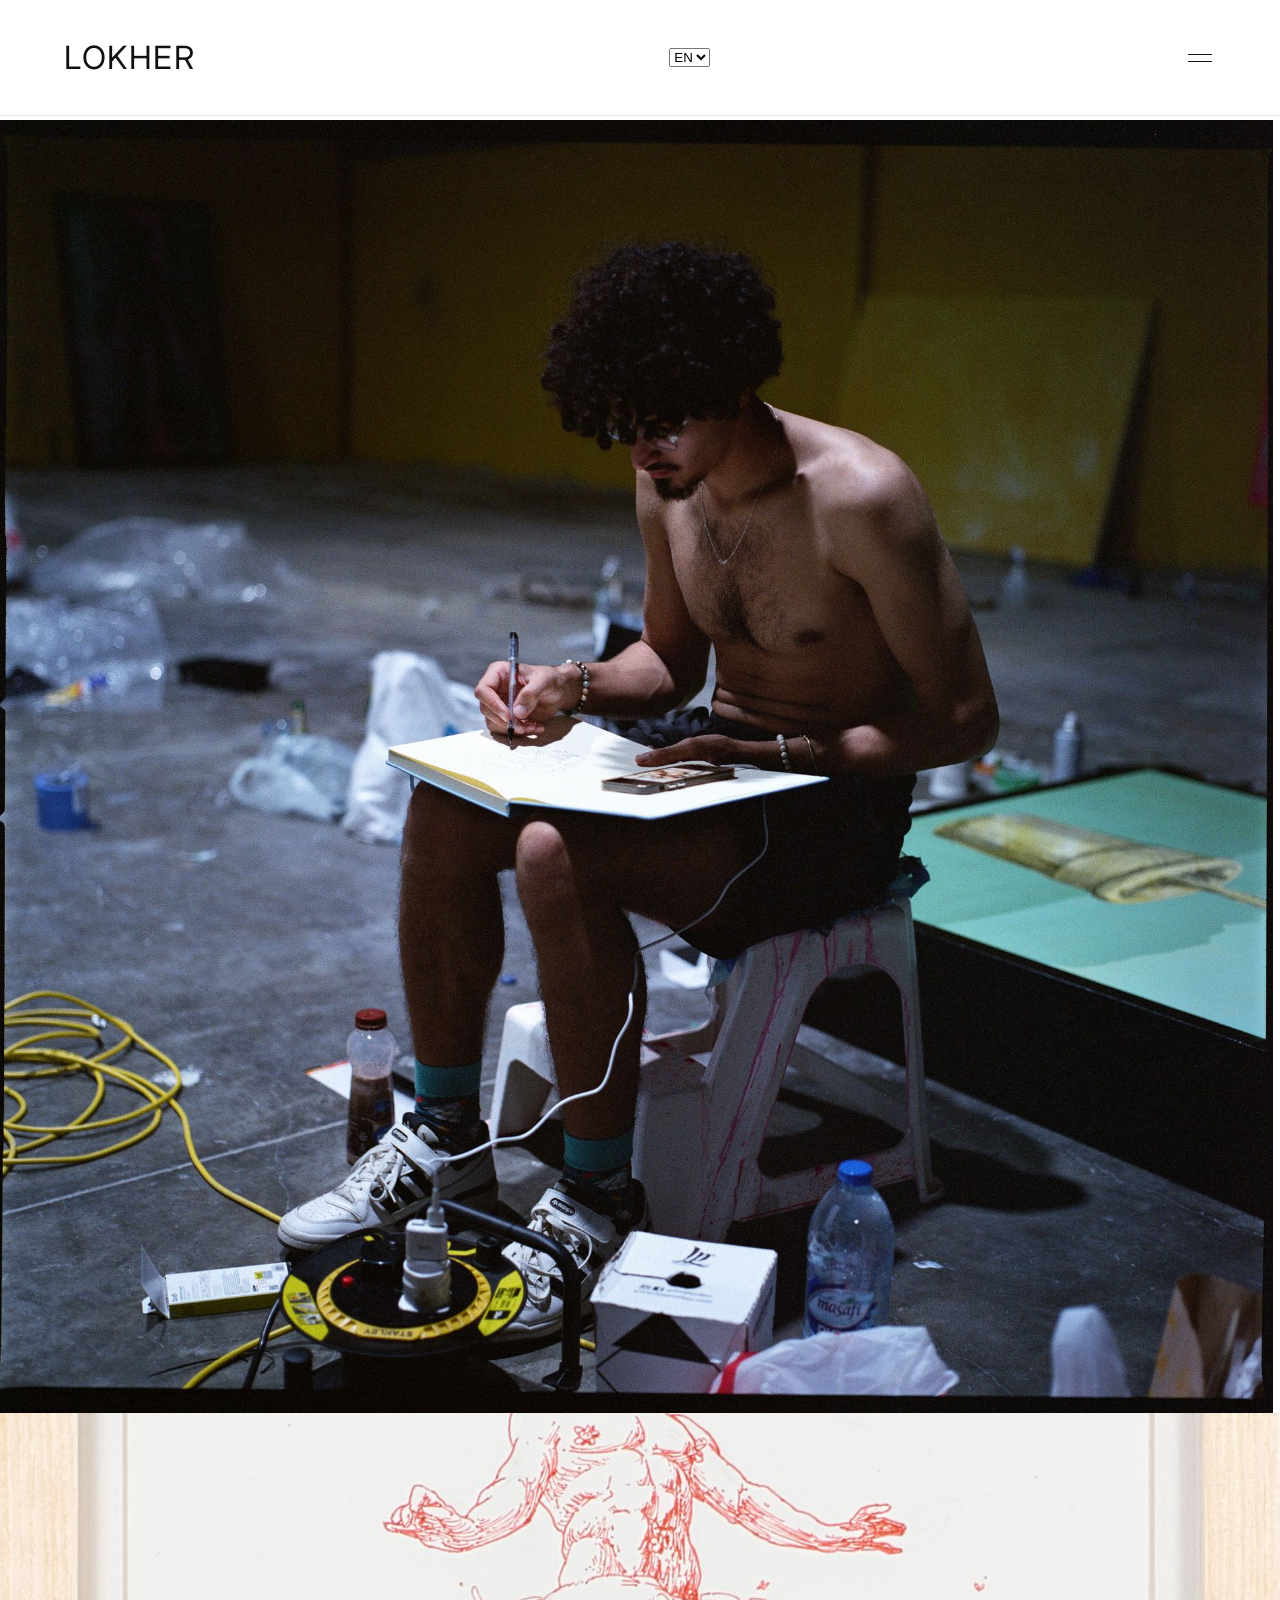
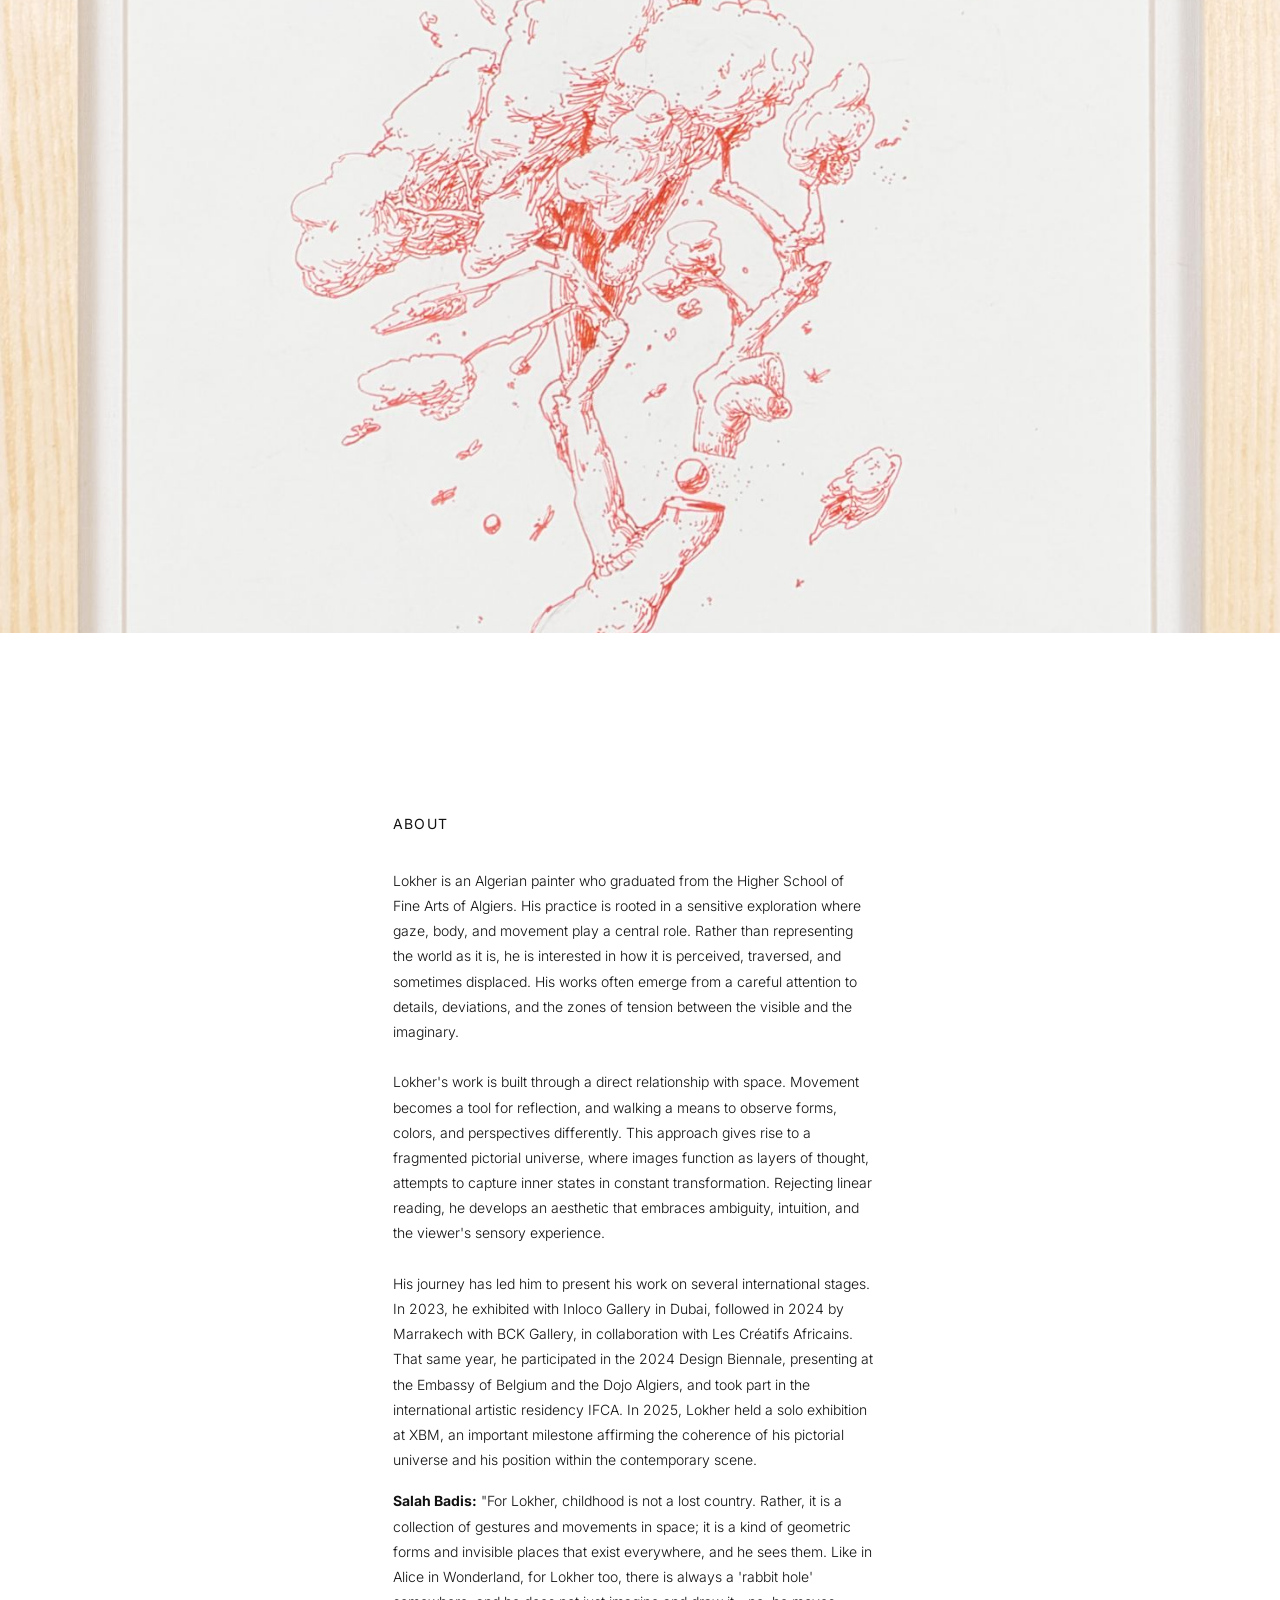
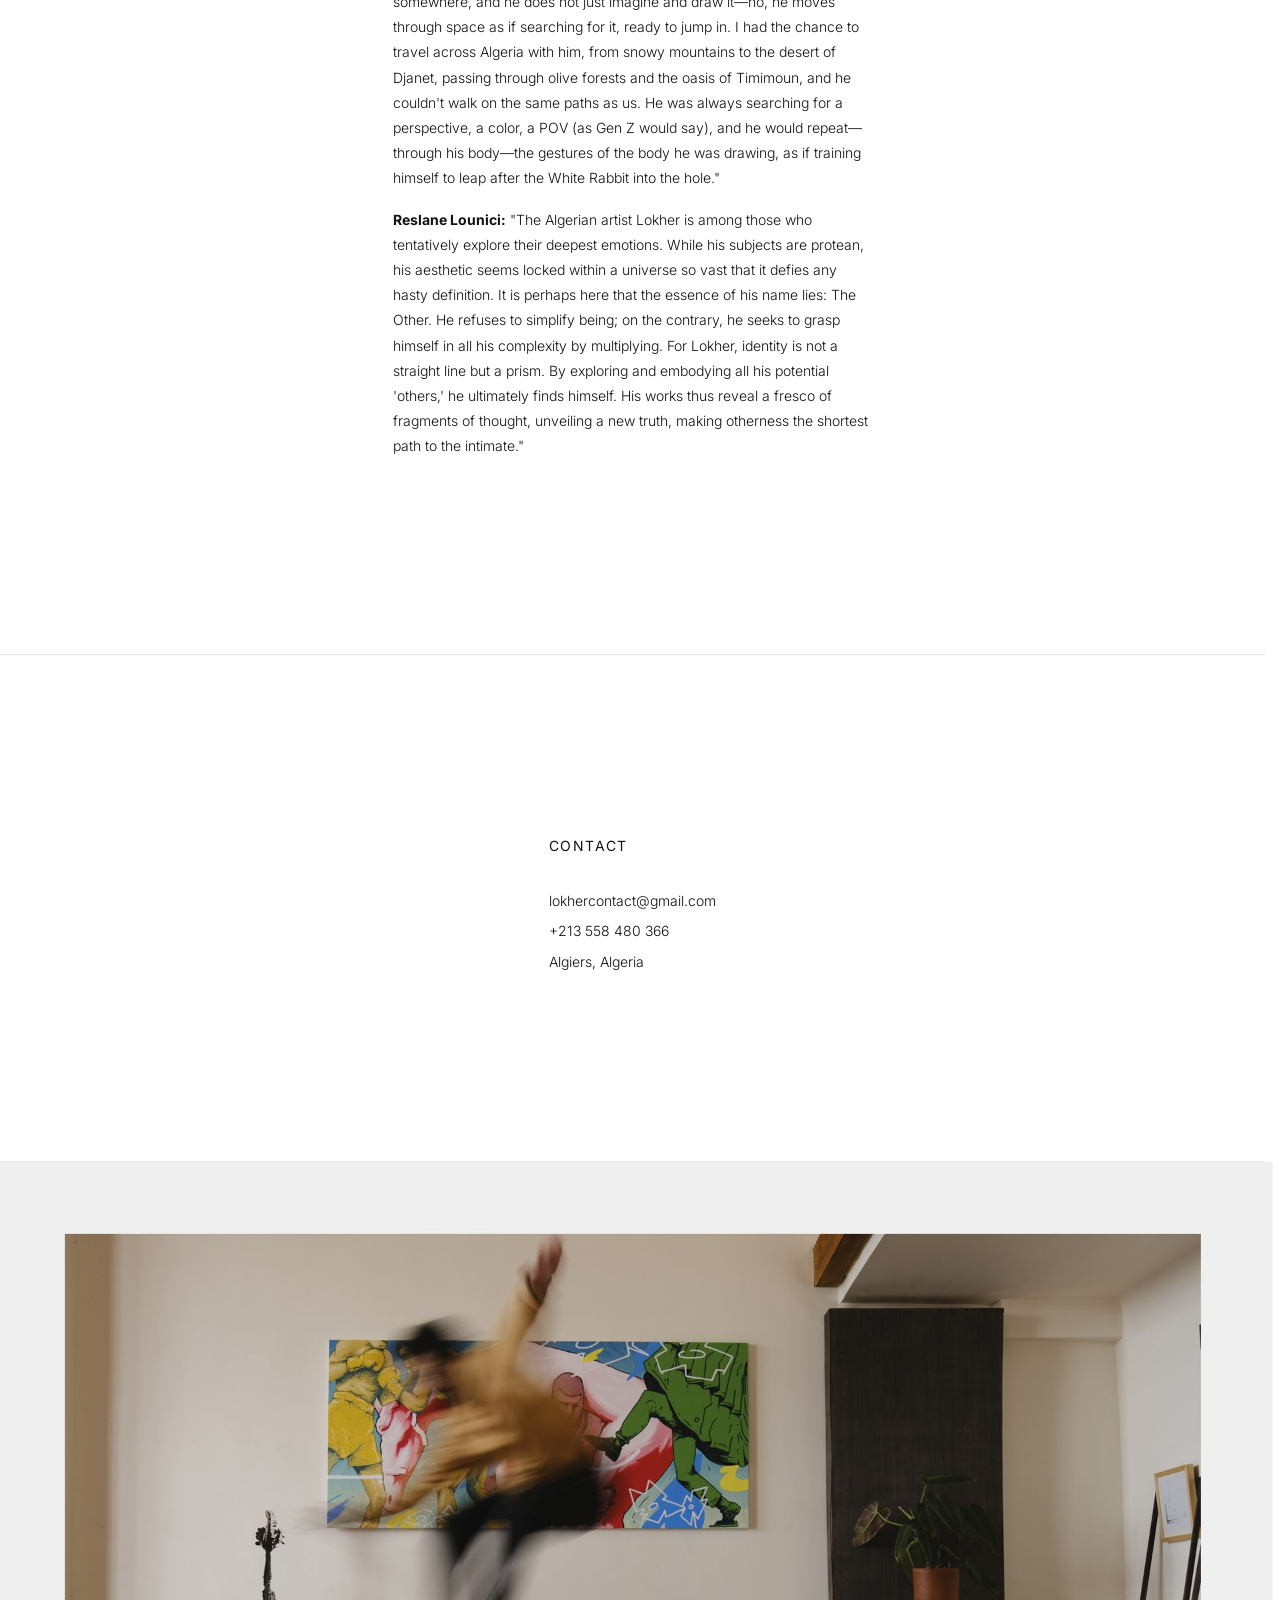
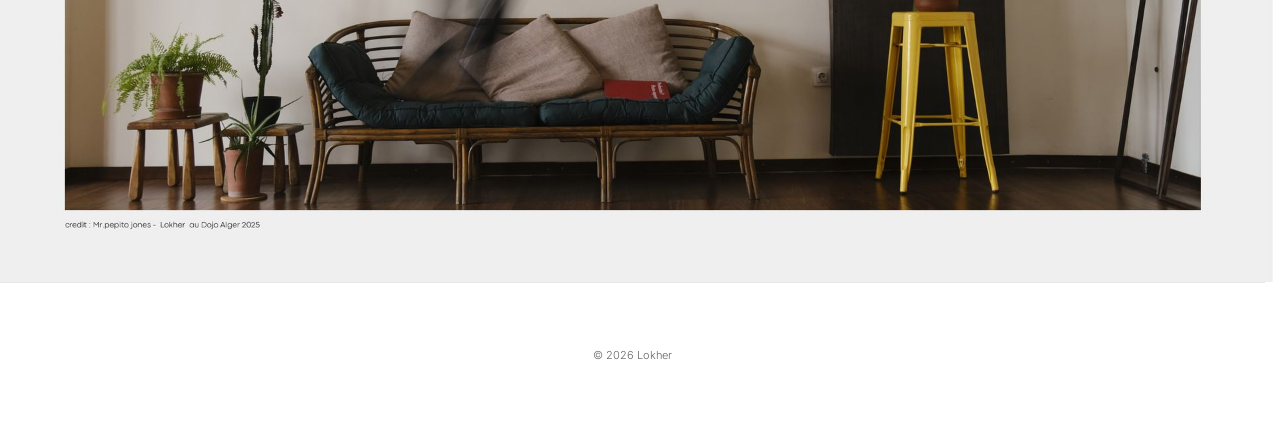
==== commit eaac6181: "Add compressed HD images and update portfolio structure" ====
--- a/index.html
+++ b/index.html
@@ -13,6 +13,7 @@
 <body>
     <header class="header">
         <a href="/" class="logo">Lokher</a>
+        <select id="lang-switch"><option value="en">EN</option><option value="fr">FR</option><option value="ar">ع</option></select>
         <button class="menu-toggle" aria-label="Open menu" aria-expanded="false">
             <span class="menu-line"></span>
             <span class="menu-line"></span>
@@ -25,11 +26,11 @@
             <span class="menu-line"></span>
         </button>
         <ul class="nav-list">
-            <li><a href="index.html">Home</a></li>
-            <li><a href="portfolio.html">Selected Works</a></li>
-            <li><a href="journey.html">Exhibitions & Journey</a></li>
-            <li><a href="index.html#about">About</a></li>
-            <li><a href="index.html#contact">Contact</a></li>
+            <li><a href="index.html" data-i18n="nav-home">Home</a></li>
+            <li><a href="portfolio.html" data-i18n="nav-works">Selected Works</a></li>
+            <li><a href="journey.html" data-i18n="nav-journey">Exhibitions & Journey</a></li>
+            <li><a href="index.html#about" data-i18n="nav-about">About</a></li>
+            <li><a href="index.html#contact" data-i18n="nav-contact">Contact</a></li>
         </ul>
         <div class="nav-meta">
             <p>Algiers, Algeria</p>
@@ -37,28 +38,26 @@
     </nav>
 
     <main>
-        <div class="full-width-image"><img src="extracted_images/compressed/page_01.jpg" alt="Lokher Portfolio Cover"></div>
+        <div class="full-width-image"><img src="extracted_images/web_hd/Main page image.jpg" alt="Lokher Portfolio Cover"></div>
         <section id="showcase"></section>
         <section id="about" class="about">
             <div class="about-content">
-                <h2>About</h2>
-                <p>Lokher is an Algerian painter who graduated from the Higher School of Fine Arts of Algiers. His practice is rooted in a sensitive exploration where gaze, body, and movement play a central role. Rather than representing the world as it is, he is interested in how it is perceived, traversed, and sometimes displaced. His works often emerge from a careful attention to details, deviations, and the zones of tension between the visible and the imaginary.</p>
-                <p>Lokher's work is built through a direct relationship with space. Movement becomes a tool for reflection, and walking a means to observe forms, colors, and perspectives differently. This approach gives rise to a fragmented pictorial universe, where images function as layers of thought, attempts to capture inner states in constant transformation. Rejecting linear reading, he develops an aesthetic that embraces ambiguity, intuition, and the viewer's sensory experience.</p>
-                <p>His journey has led him to present his work on several international stages. In 2023, he exhibited with Inloco Gallery in Dubai, followed in 2024 by Marrakech with BCK Gallery, in collaboration with Les Créatifs Africains. That same year, he participated in the 2024 Design Biennale, presenting at the Embassy of Belgium and the Dojo Algiers, and took part in the international artistic residency IFCA. In 2025, Lokher held a solo exhibition at XBM, an important milestone affirming the coherence of his pictorial universe and his position within the contemporary scene.</p>
+                <h2 data-i18n="nav-about">About</h2>
+                <p data-i18n="bio-main">Lokher is an Algerian painter who graduated from the Higher School of Fine Arts of Algiers. His practice is rooted in a sensitive exploration where gaze, body, and movement play a central role. Rather than representing the world as it is, he is interested in how it is perceived, traversed, and sometimes displaced. His works often emerge from a careful attention to details, deviations, and the zones of tension between the visible and the imaginary.</p>
 
                 <blockquote>
-                    <p><strong>Salah Badis:</strong> "For Lokher, childhood is not a lost country. Rather, it is a collection of gestures and movements in space; it is a kind of geometric forms and invisible places that exist everywhere, and he sees them. Like in Alice in Wonderland, for Lokher too, there is always a 'rabbit hole' somewhere, and he does not just imagine and draw it—no, he moves through space as if searching for it, ready to jump in. I had the chance to travel across Algeria with him, from snowy mountains to the desert of Djanet, passing through olive forests and the oasis of Timimoun, and he couldn't walk on the same paths as us. He was always searching for a perspective, a color, a POV (as Gen Z would say), and he would repeat—through his body—the gestures of the body he was drawing, as if training himself to leap after the White Rabbit into the hole."</p>
+                    <p><strong>Salah Badis:</strong> <span data-i18n="critic-salah">"For Lokher, childhood is not a lost country..."</span></p>
                 </blockquote>
 
                 <blockquote>
-                    <p><strong>Reslane Lounici:</strong> "The Algerian artist Lokher is among those who tentatively explore their deepest emotions. While his subjects are protean, his aesthetic seems locked within a universe so vast that it defies any hasty definition. It is perhaps here that the essence of his name lies: The Other. He refuses to simplify being; on the contrary, he seeks to grasp himself in all his complexity by multiplying. For Lokher, identity is not a straight line but a prism. By exploring and embodying all his potential 'others,' he ultimately finds himself. His works thus reveal a fresco of fragments of thought, unveiling a new truth, making otherness the shortest path to the intimate."</p>
+                    <p><strong>Reslane Lounici:</strong> <span data-i18n="critic-reslane">"The Algerian artist Lokher is among those who tentatively explore..."</span></p>
                 </blockquote>
             </div>
         </section>
 
         <section id="contact" class="contact">
             <div class="contact-content">
-                <h2>Contact</h2>
+                <h2 data-i18n="nav-contact">Contact</h2>
                 <address>
                     <p><a href="mailto:lokhercontact@gmail.com">lokhercontact@gmail.com</a></p>
                     <p>+213 558 480 366</p>
@@ -88,23 +87,65 @@
         </div>
     </div>
 
+    <script src="translations.js"></script>
     <script src="script.js"></script>
     <script>
         (function() {
             const artworkPaths = [
-                'extracted_images/compressed/page_06.jpg',
-                'extracted_images/compressed/page_07.jpg',
-                'extracted_images/compressed/page_08.jpg',
-                'extracted_images/compressed/page_09.jpg',
-                'extracted_images/compressed/page_10.jpg',
-                'extracted_images/compressed/page_11.jpg',
-                'extracted_images/compressed/page_13.jpg',
-                'extracted_images/compressed/page_14.jpg',
-                'extracted_images/compressed/page_15.jpg',
-                'extracted_images/compressed/page_16.jpg',
-                'extracted_images/compressed/page_17.jpg',
-                'extracted_images/compressed/page_18.jpg',
-                'extracted_images/compressed/page_12.jpg'
+                'extracted_images/web_hd/Paintings/_DSF3056.jpg',
+                'extracted_images/web_hd/Paintings/rectongulaire prise.jpg',
+                'extracted_images/web_hd/Paintings/KMDFE0646.jpg',
+                'extracted_images/web_hd/Paintings/IMG_7886.jpg',
+                'extracted_images/web_hd/Paintings/IMG_6946.jpg',
+                'extracted_images/web_hd/Paintings/IMG_2811.jpg',
+                'extracted_images/web_hd/Paintings/DTBEE0734.jpg',
+                'extracted_images/web_hd/Paintings/DSC_7650.jpg',
+                'extracted_images/web_hd/Paintings/DSC_7627.jpg',
+                'extracted_images/web_hd/Paintings/DSC_7626.jpg',
+                'extracted_images/web_hd/Paintings/DSC_7619.jpg',
+                'extracted_images/web_hd/Paintings/DSC_7618.jpg',
+                'extracted_images/web_hd/Paintings/DSC_7617.jpg',
+                'extracted_images/web_hd/Paintings/DSC_7616.jpg',
+                'extracted_images/web_hd/Paintings/DSC_7615 1.jpg',
+                'extracted_images/web_hd/Paintings/DSC_7614.jpg',
+                'extracted_images/web_hd/Paintings/DSC_7613.jpg',
+                'extracted_images/web_hd/Drawings/IMG_2739.jpg',
+                'extracted_images/web_hd/Drawings/IMG_2738.jpg',
+                'extracted_images/web_hd/Drawings/IMG_2736.jpg',
+                'extracted_images/web_hd/Drawings/IMG_2731.jpg',
+                'extracted_images/web_hd/Drawings/IMG_2729.jpg',
+                'extracted_images/web_hd/Drawings/DSC_7649.jpg',
+                'extracted_images/web_hd/Drawings/DSC_7648.jpg',
+                'extracted_images/web_hd/Drawings/DSC_7647.jpg',
+                'extracted_images/web_hd/Drawings/DSC_7646.jpg',
+                'extracted_images/web_hd/Drawings/DSC_7645.jpg',
+                'extracted_images/web_hd/Drawings/DSC_7644.jpg',
+                'extracted_images/web_hd/Drawings/DSC_7643.jpg',
+                'extracted_images/web_hd/Drawings/DSC_7642.jpg',
+                'extracted_images/web_hd/Drawings/DSC_7641.jpg',
+                'extracted_images/web_hd/Drawings/DSC_7640.jpg',
+                'extracted_images/web_hd/Drawings/DSC_7639.jpg',
+                'extracted_images/web_hd/Drawings/DSC_7638.jpg',
+                'extracted_images/web_hd/Drawings/DSC_7637.jpg',
+                'extracted_images/web_hd/Drawings/DSC_7636.jpg',
+                'extracted_images/web_hd/Drawings/DSC_7635.jpg',
+                'extracted_images/web_hd/Drawings/DSC_7634.jpg',
+                'extracted_images/web_hd/Drawings/DSC_7633.jpg',
+                'extracted_images/web_hd/Drawings/DSC_7632.jpg',
+                'extracted_images/web_hd/Drawings/DSC_7631.jpg',
+                'extracted_images/web_hd/Drawings/DSC_7630.jpg',
+                'extracted_images/web_hd/Drawings/DSC_7629.jpg',
+                'extracted_images/web_hd/Drawings/DSC_7628.jpg',
+                'extracted_images/web_hd/Drawings/DSC_7625.jpg',
+                'extracted_images/web_hd/Drawings/DSC_7624.jpg',
+                'extracted_images/web_hd/Drawings/DSC_7622.jpg',
+                'extracted_images/web_hd/Drawings/DSC_7621.jpg',
+                'extracted_images/web_hd/Murals/IMG_6781.jpg',
+                'extracted_images/web_hd/Murals/IMG_3176.jpg',
+                'extracted_images/web_hd/Murals/IMG_0761.jpg',
+                'extracted_images/web_hd/Murals/IMG_0036.jpg',
+                'extracted_images/web_hd/Murals/DSC_7762.jpg',
+                'extracted_images/web_hd/Murals/DSC_7762 1.jpg'
             ];
 
             function shuffle(array) {
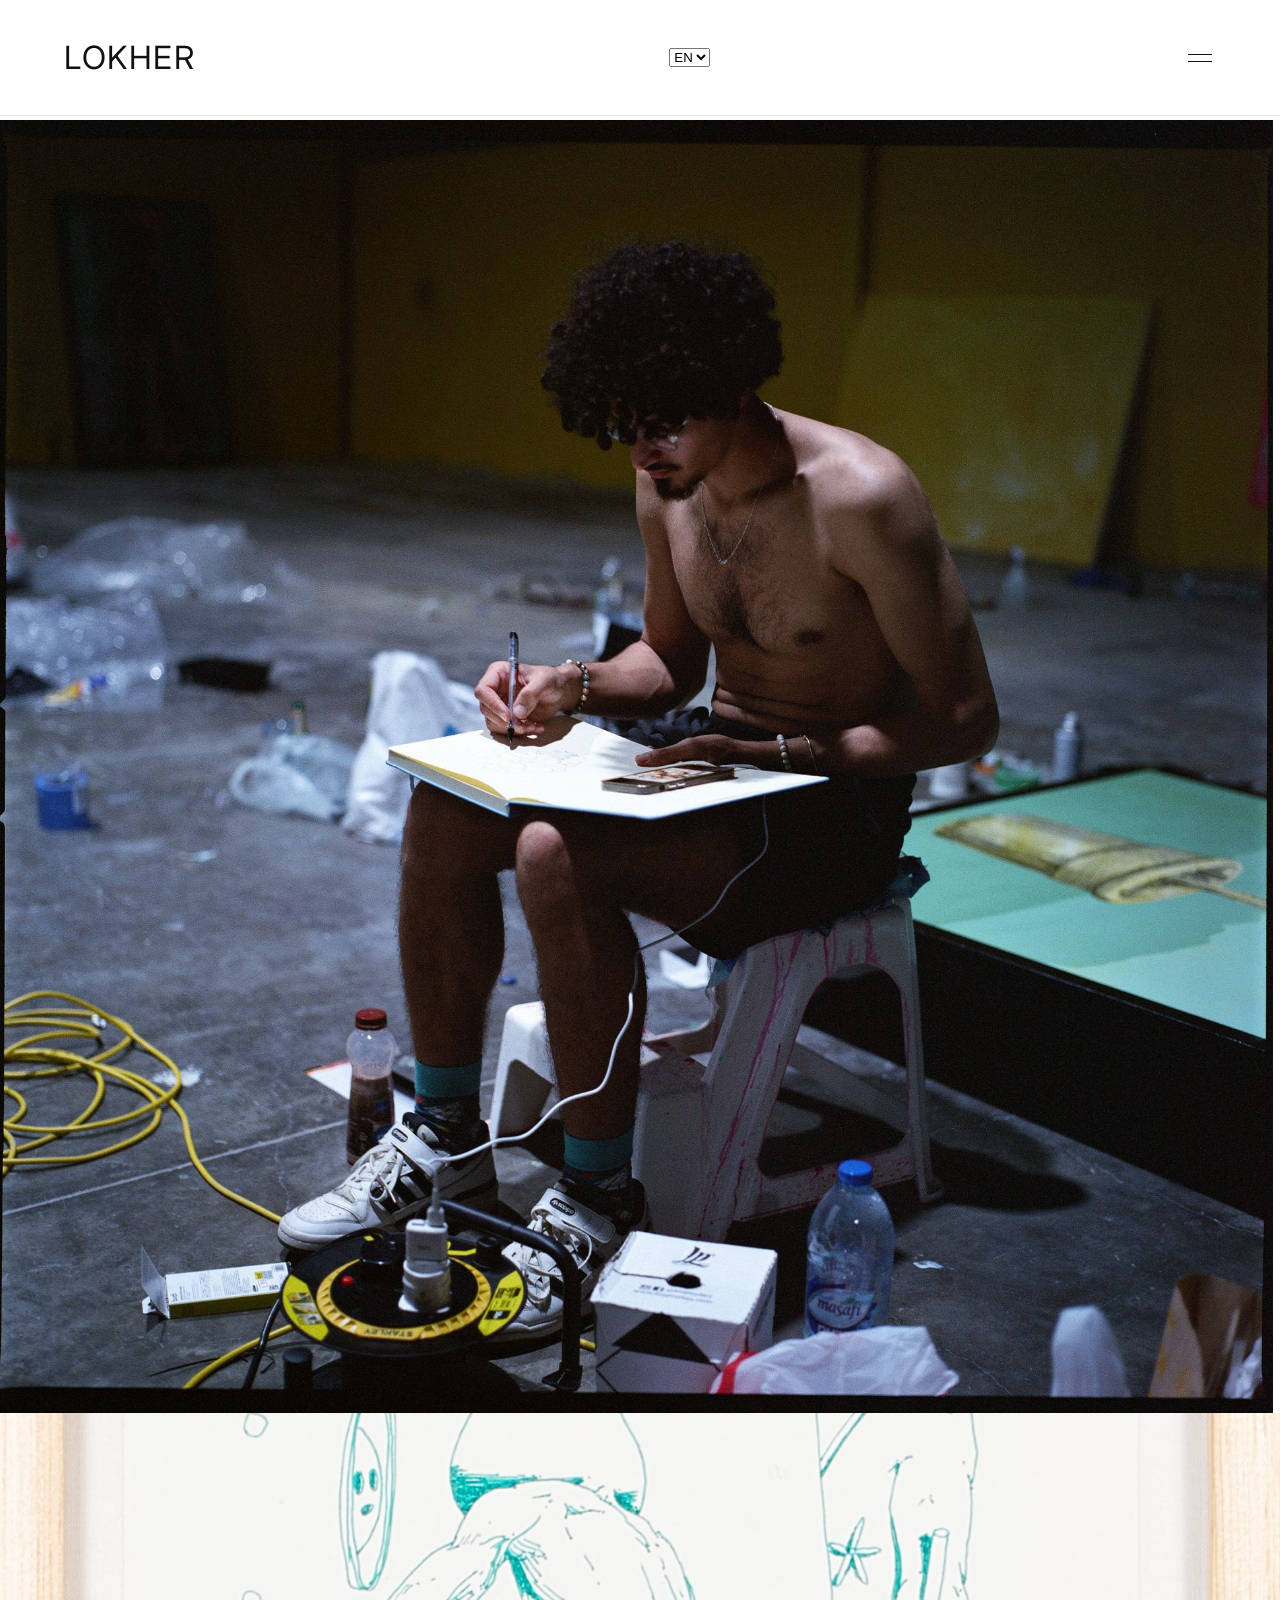
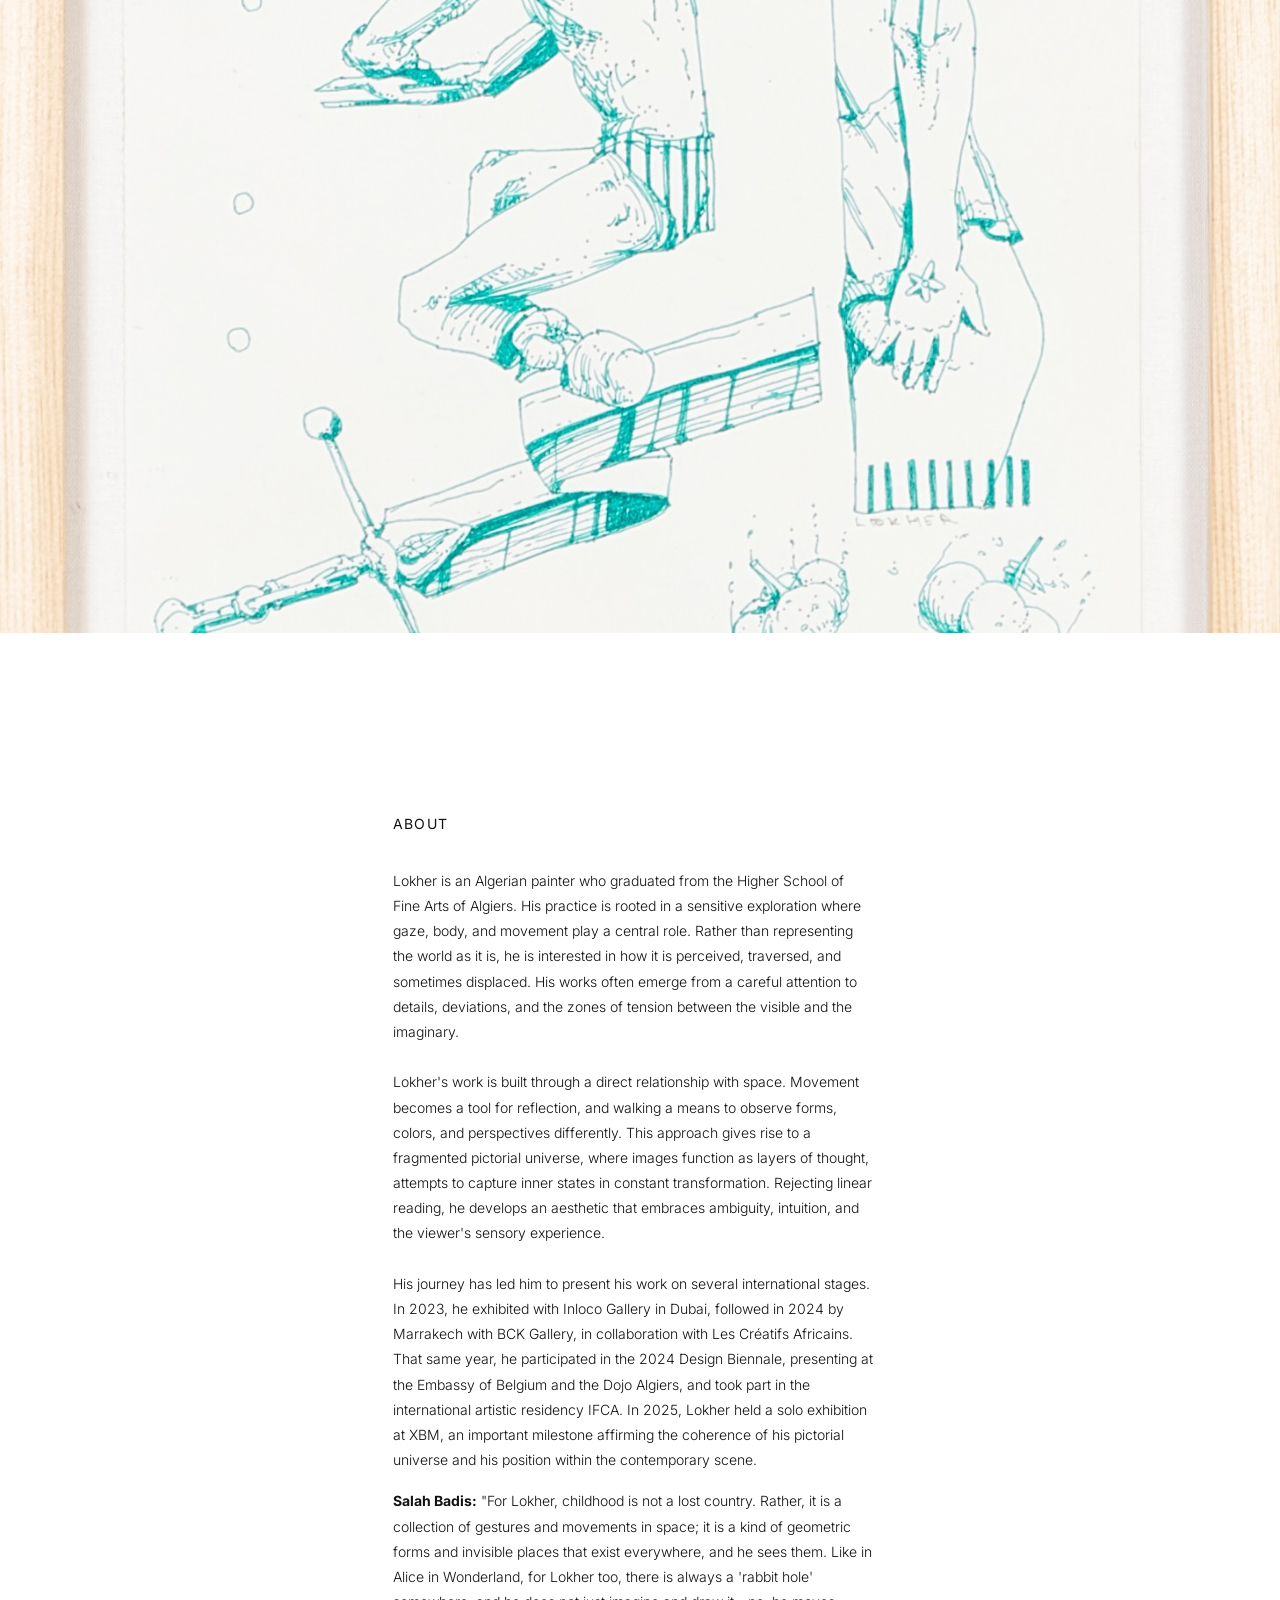
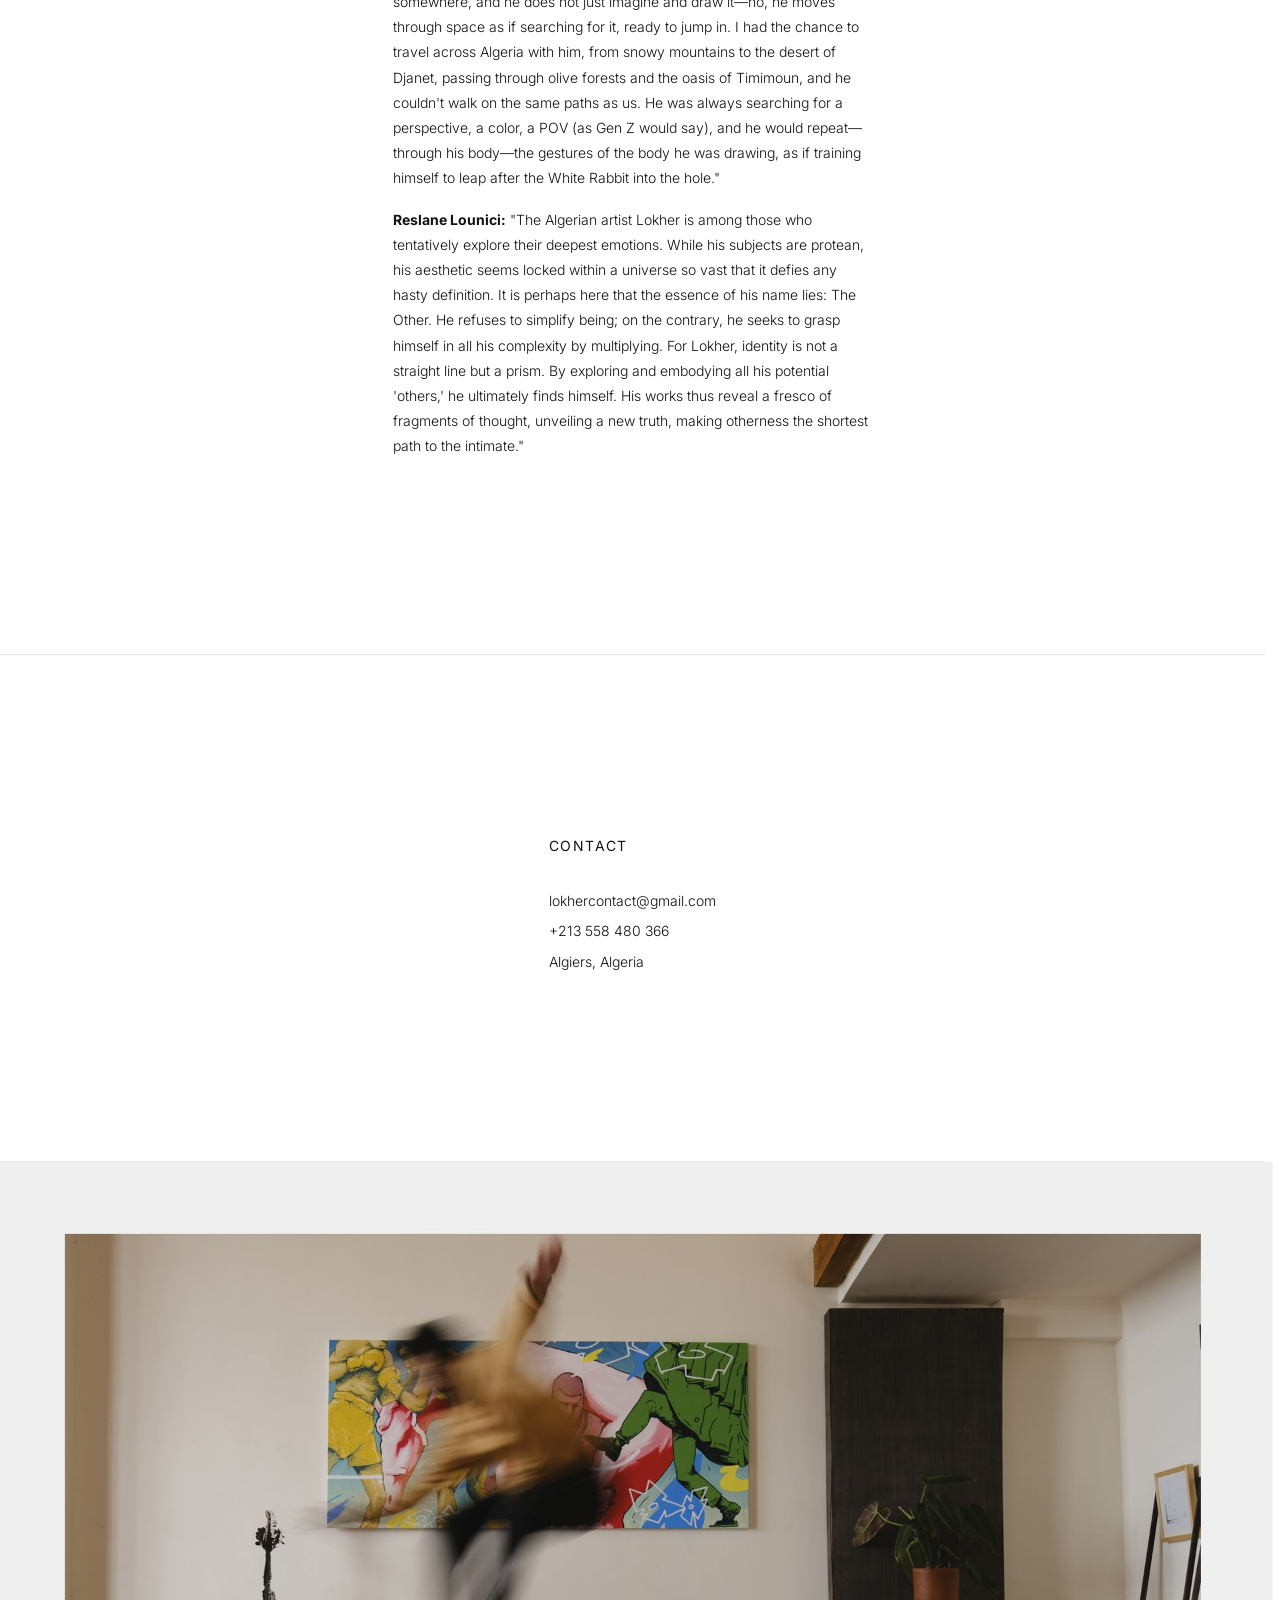
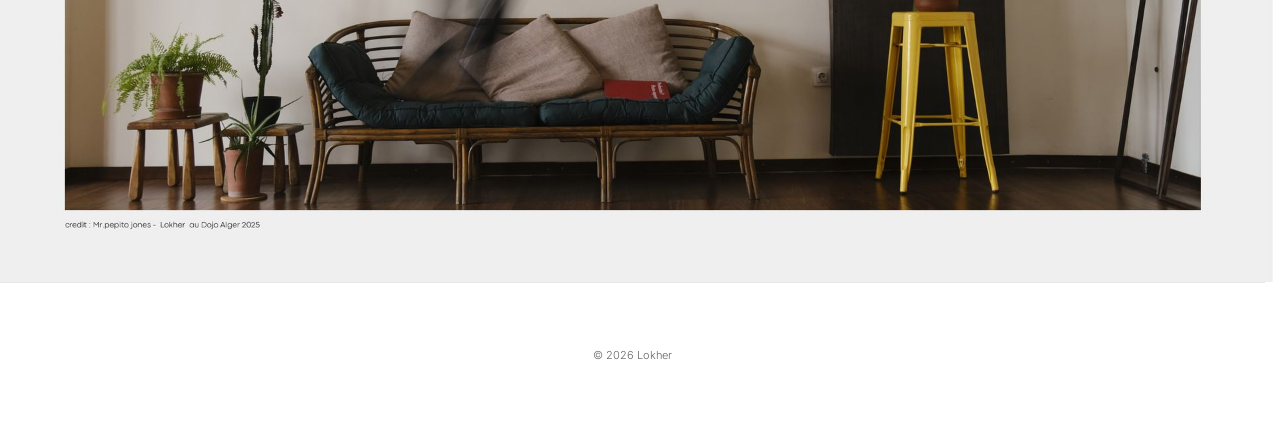
==== commit 83ac1c83: "feat: update website images and artwork information" ====
--- a/index.html
+++ b/index.html
@@ -82,8 +82,9 @@
         </div>
         <div class="lightbox-info">
             <h2></h2>
-            <p></p>
-            <p></p>
+            <p class="lightbox-medium"></p>
+            <p class="lightbox-dimensions"></p>
+            <p class="lightbox-year"></p>
         </div>
     </div>
 
@@ -92,60 +93,62 @@
     <script>
         (function() {
             const artworkPaths = [
-                'extracted_images/web_hd/Paintings/_DSF3056.jpg',
-                'extracted_images/web_hd/Paintings/rectongulaire prise.jpg',
-                'extracted_images/web_hd/Paintings/KMDFE0646.jpg',
-                'extracted_images/web_hd/Paintings/IMG_7886.jpg',
-                'extracted_images/web_hd/Paintings/IMG_6946.jpg',
-                'extracted_images/web_hd/Paintings/IMG_2811.jpg',
-                'extracted_images/web_hd/Paintings/DTBEE0734.jpg',
-                'extracted_images/web_hd/Paintings/DSC_7650.jpg',
-                'extracted_images/web_hd/Paintings/DSC_7627.jpg',
-                'extracted_images/web_hd/Paintings/DSC_7626.jpg',
-                'extracted_images/web_hd/Paintings/DSC_7619.jpg',
-                'extracted_images/web_hd/Paintings/DSC_7618.jpg',
-                'extracted_images/web_hd/Paintings/DSC_7617.jpg',
-                'extracted_images/web_hd/Paintings/DSC_7616.jpg',
-                'extracted_images/web_hd/Paintings/DSC_7615 1.jpg',
-                'extracted_images/web_hd/Paintings/DSC_7614.jpg',
-                'extracted_images/web_hd/Paintings/DSC_7613.jpg',
-                'extracted_images/web_hd/Drawings/IMG_2739.jpg',
-                'extracted_images/web_hd/Drawings/IMG_2738.jpg',
-                'extracted_images/web_hd/Drawings/IMG_2736.jpg',
-                'extracted_images/web_hd/Drawings/IMG_2731.jpg',
-                'extracted_images/web_hd/Drawings/IMG_2729.jpg',
-                'extracted_images/web_hd/Drawings/DSC_7649.jpg',
-                'extracted_images/web_hd/Drawings/DSC_7648.jpg',
-                'extracted_images/web_hd/Drawings/DSC_7647.jpg',
-                'extracted_images/web_hd/Drawings/DSC_7646.jpg',
-                'extracted_images/web_hd/Drawings/DSC_7645.jpg',
-                'extracted_images/web_hd/Drawings/DSC_7644.jpg',
-                'extracted_images/web_hd/Drawings/DSC_7643.jpg',
-                'extracted_images/web_hd/Drawings/DSC_7642.jpg',
-                'extracted_images/web_hd/Drawings/DSC_7641.jpg',
-                'extracted_images/web_hd/Drawings/DSC_7640.jpg',
-                'extracted_images/web_hd/Drawings/DSC_7639.jpg',
-                'extracted_images/web_hd/Drawings/DSC_7638.jpg',
-                'extracted_images/web_hd/Drawings/DSC_7637.jpg',
-                'extracted_images/web_hd/Drawings/DSC_7636.jpg',
-                'extracted_images/web_hd/Drawings/DSC_7635.jpg',
-                'extracted_images/web_hd/Drawings/DSC_7634.jpg',
-                'extracted_images/web_hd/Drawings/DSC_7633.jpg',
-                'extracted_images/web_hd/Drawings/DSC_7632.jpg',
-                'extracted_images/web_hd/Drawings/DSC_7631.jpg',
-                'extracted_images/web_hd/Drawings/DSC_7630.jpg',
-                'extracted_images/web_hd/Drawings/DSC_7629.jpg',
-                'extracted_images/web_hd/Drawings/DSC_7628.jpg',
-                'extracted_images/web_hd/Drawings/DSC_7625.jpg',
-                'extracted_images/web_hd/Drawings/DSC_7624.jpg',
-                'extracted_images/web_hd/Drawings/DSC_7622.jpg',
-                'extracted_images/web_hd/Drawings/DSC_7621.jpg',
-                'extracted_images/web_hd/Murals/IMG_6781.jpg',
-                'extracted_images/web_hd/Murals/IMG_3176.jpg',
-                'extracted_images/web_hd/Murals/IMG_0761.jpg',
-                'extracted_images/web_hd/Murals/IMG_0036.jpg',
-                'extracted_images/web_hd/Murals/DSC_7762.jpg',
-                'extracted_images/web_hd/Murals/DSC_7762 1.jpg'
+                'extracted_images/web_hd/Paintings/bikala-acrylic-on-canvas-120x160cm-2024.jpg',
+                'extracted_images/web_hd/Paintings/cest-leger-un-cheval-acrylic-on-canvas-200x90cm-2025.jpg',
+                'extracted_images/web_hd/Paintings/dsc-7617.jpg',
+                'extracted_images/web_hd/Paintings/dsc-7618.jpg',
+                'extracted_images/web_hd/Paintings/dsc-7626.jpg',
+                'extracted_images/web_hd/Paintings/img-7886.jpg',
+                'extracted_images/web_hd/Paintings/lintrigue-acrylic-on-canvas-94x98cm-2025.jpg',
+                'extracted_images/web_hd/Paintings/loreiller-acrylic-on-canvas-62x93cm-2025.jpg',
+                'extracted_images/web_hd/Paintings/light-boxing-acrylic-on-canvas-94x98cm-2025.jpg',
+                'extracted_images/web_hd/Paintings/poids-100-acrylic-on-canvas-120x160cm-2024.jpg',
+                'extracted_images/web_hd/Paintings/reaction-of-the-kiss-acrylic-on-canvas-77x86cm-2025.jpg',
+                'extracted_images/web_hd/Paintings/retro-jalousie-acrylic-on-canvas-129x94cm-2025.jpg',
+                'extracted_images/web_hd/Paintings/titled-un-acrylic-on-canvas-120x160cm-2024.jpg',
+                'extracted_images/web_hd/Drawings/decision-ink-on-paper-2025.jpg',
+                'extracted_images/web_hd/Drawings/decision-ink-on-paper-35x27cm-2025.jpg',
+                'extracted_images/web_hd/Drawings/decision-ink-on-paper-35x27cm-2025-2.jpg',
+                'extracted_images/web_hd/Drawings/decision-ink-on-paper-35x27cm-2025-3.jpg',
+                'extracted_images/web_hd/Drawings/decision-ink-on-paper-35x27cm-2025-4.jpg',
+                'extracted_images/web_hd/Drawings/decision-ink-on-paper-35x27cm-2025-5.jpg',
+                'extracted_images/web_hd/Drawings/dsc-7628.jpg',
+                'extracted_images/web_hd/Drawings/dsc-7629.jpg',
+                'extracted_images/web_hd/Drawings/dsc-7632.jpg',
+                'extracted_images/web_hd/Drawings/dsc-7633.jpg',
+                'extracted_images/web_hd/Drawings/dsc-7634.jpg',
+                'extracted_images/web_hd/Drawings/dsc-7635.jpg',
+                'extracted_images/web_hd/Drawings/dsc-7636.jpg',
+                'extracted_images/web_hd/Drawings/dsc-7637.jpg',
+                'extracted_images/web_hd/Drawings/dsc-7638.jpg',
+                'extracted_images/web_hd/Drawings/dsc-7639.jpg',
+                'extracted_images/web_hd/Drawings/dsc-7640.jpg',
+                'extracted_images/web_hd/Drawings/dsc-7641.jpg',
+                'extracted_images/web_hd/Drawings/dsc-7642.jpg',
+                'extracted_images/web_hd/Drawings/dsc-7643.jpg',
+                'extracted_images/web_hd/Drawings/dsc-7644.jpg',
+                'extracted_images/web_hd/Drawings/dsc-7645.jpg',
+                'extracted_images/web_hd/Drawings/dsc-7646.jpg',
+                'extracted_images/web_hd/Drawings/dsc-7647.jpg',
+                'extracted_images/web_hd/Drawings/dsc-7648.jpg',
+                'extracted_images/web_hd/Drawings/dsc-7649.jpg',
+                'extracted_images/web_hd/Drawings/img-2729.jpg',
+                'extracted_images/web_hd/Drawings/img-2731.jpg',
+                'extracted_images/web_hd/Drawings/img-2736.jpg',
+                'extracted_images/web_hd/Drawings/img-2738.jpg',
+                'extracted_images/web_hd/Drawings/img-2739.jpg',
+                'extracted_images/web_hd/Drawings/img-4566.jpg',
+                'extracted_images/web_hd/Drawings/img-4567.jpg',
+                'extracted_images/web_hd/Drawings/img-4568.jpg',
+                'extracted_images/web_hd/Drawings/img-4569.jpg',
+                'extracted_images/web_hd/Drawings/img-4570.jpg',
+                'extracted_images/web_hd/Drawings/img-4571.jpg',
+                'extracted_images/web_hd/Murals/img-6781.jpg',
+                'extracted_images/web_hd/Murals/img-3176.jpg',
+                'extracted_images/web_hd/Murals/img-0761.jpg',
+                'extracted_images/web_hd/Murals/img-0036.jpg',
+                'extracted_images/web_hd/Murals/dsc-7762.jpg',
+                'extracted_images/web_hd/Murals/dsc-7762-1.jpg'
             ];
 
             function shuffle(array) {
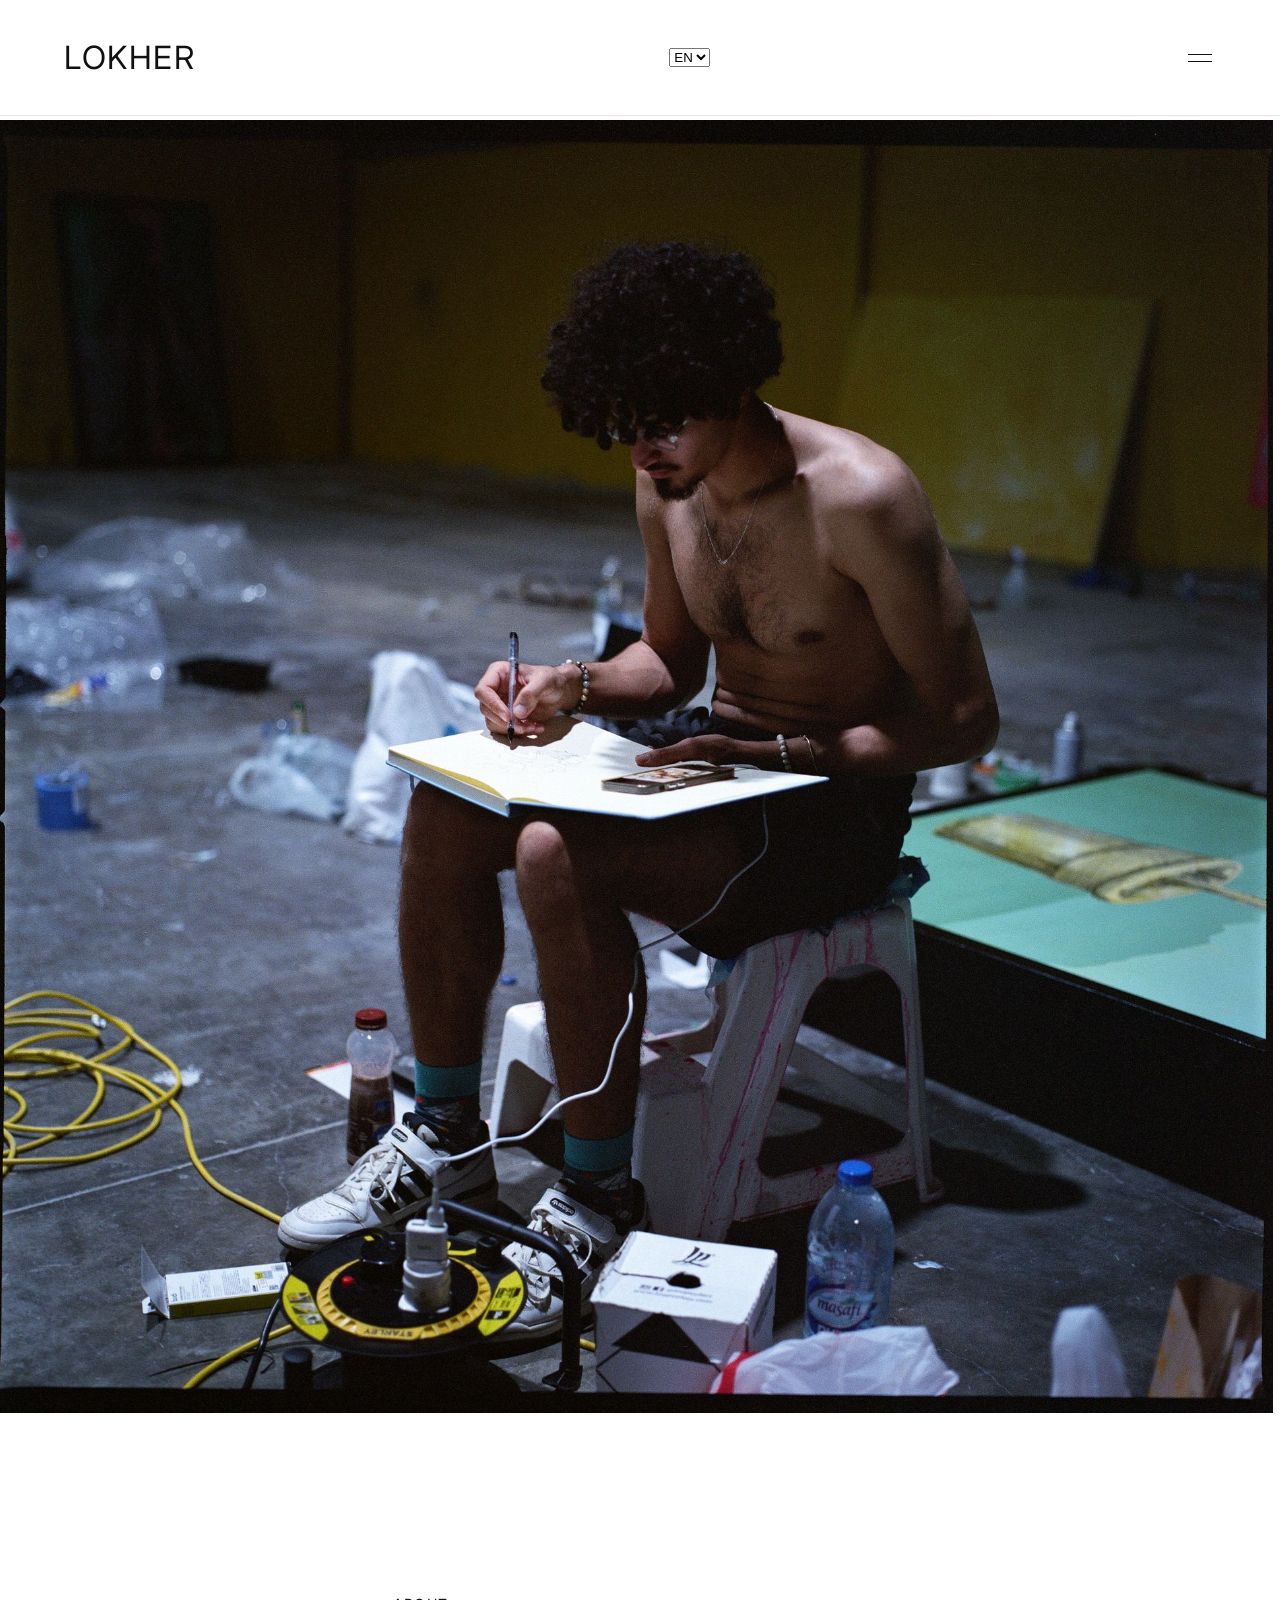
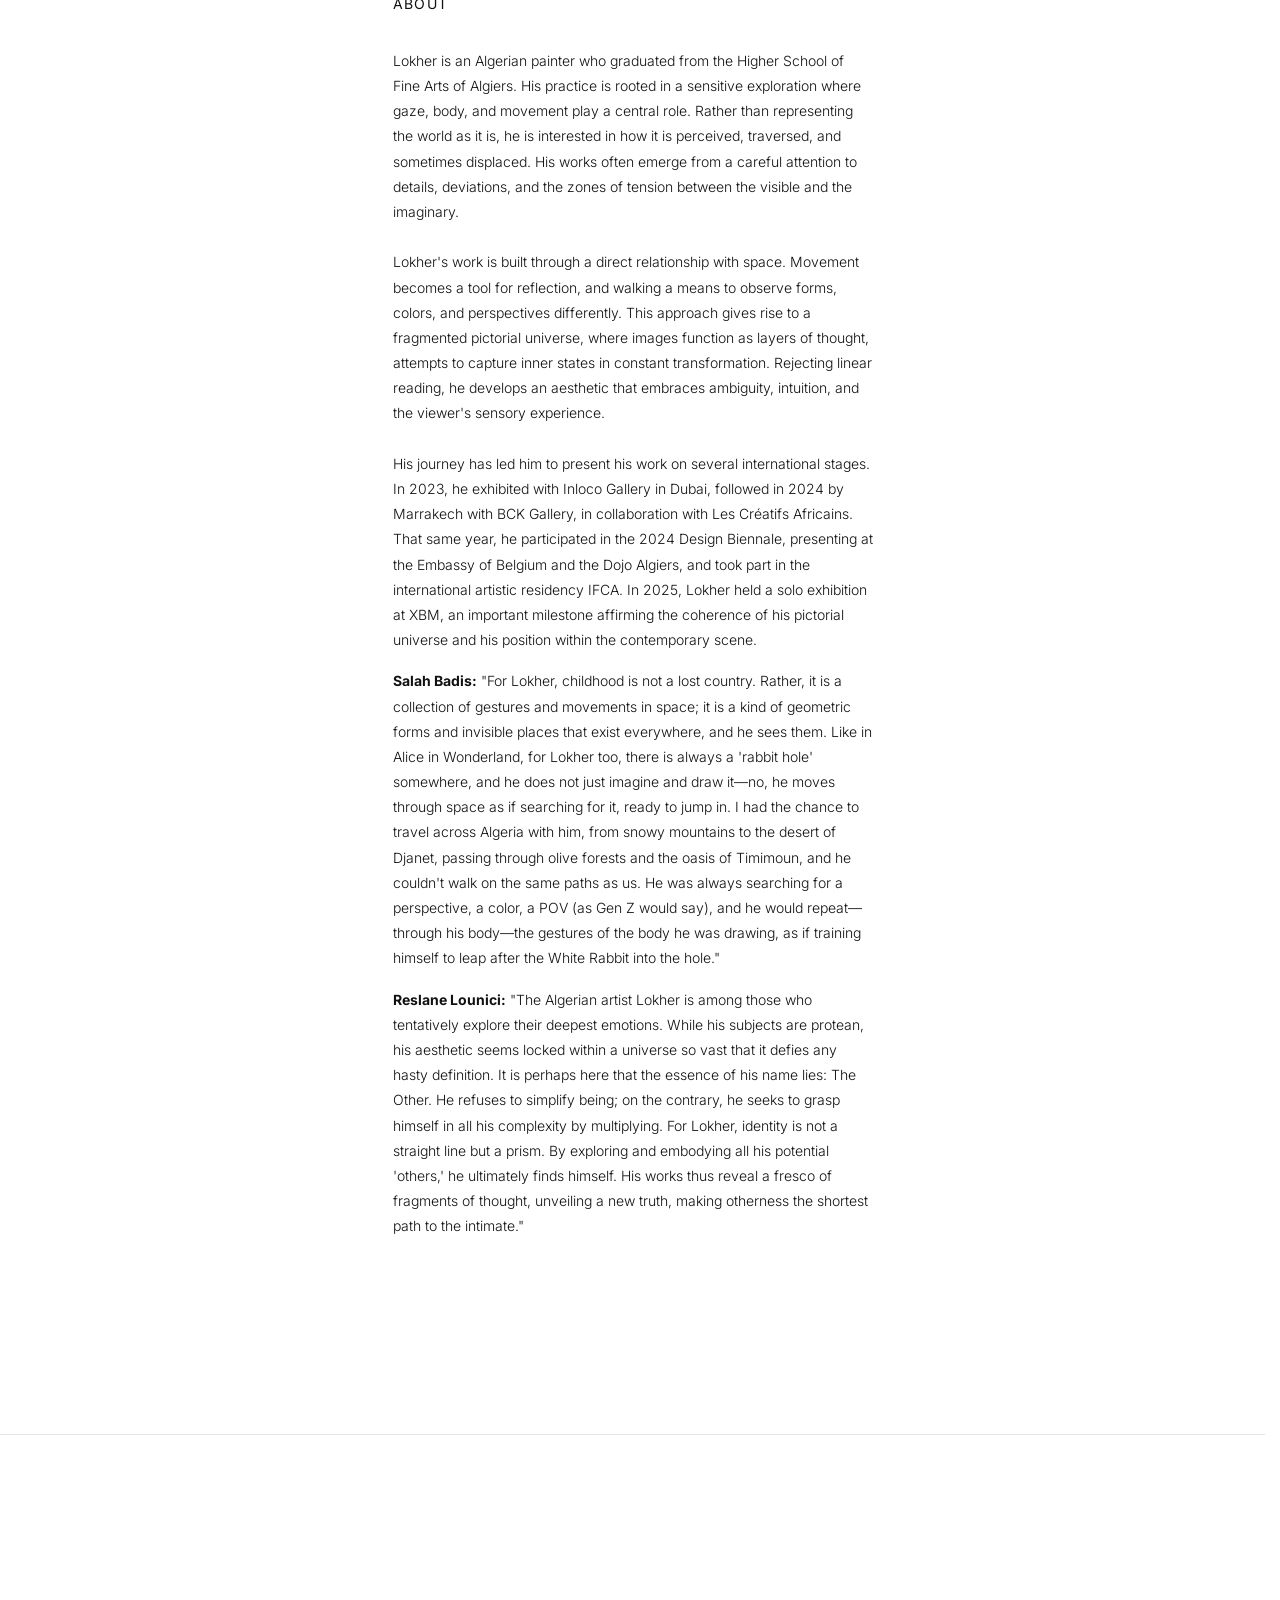
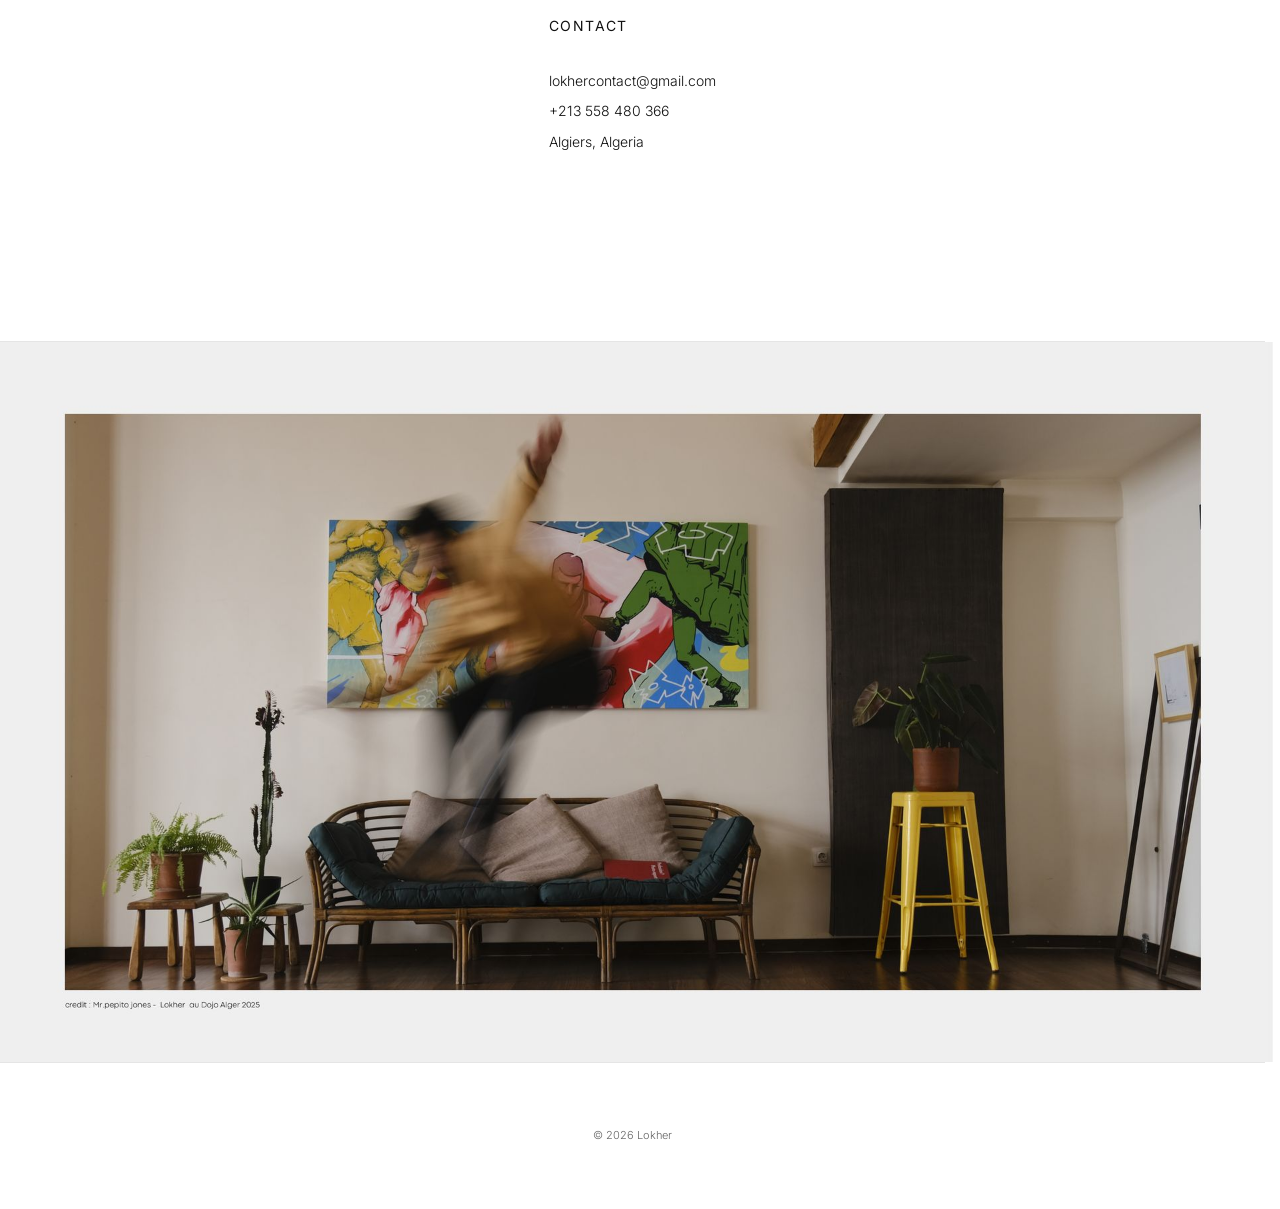
==== commit c1047d3f: "feat: initialize portfolio site" ====
--- a/index.html
+++ b/index.html
@@ -27,7 +27,13 @@
         </button>
         <ul class="nav-list">
             <li><a href="index.html" data-i18n="nav-home">Home</a></li>
-            <li><a href="portfolio.html" data-i18n="nav-works">Selected Works</a></li>
+            <li class="nav-works-item">
+                <button class="nav-works-toggle" type="button" aria-expanded="false" data-i18n="nav-works">Selected Works</button>
+                <ul class="nav-sublist" hidden>
+                    <li><a href="paintings.html">Paintings</a></li>
+                    <li><a href="drawings.html">Drawings</a></li>
+                </ul>
+            </li>
             <li><a href="journey.html" data-i18n="nav-journey">Exhibitions & Journey</a></li>
             <li><a href="index.html#about" data-i18n="nav-about">About</a></li>
             <li><a href="index.html#contact" data-i18n="nav-contact">Contact</a></li>
@@ -39,7 +45,6 @@
 
     <main>
         <div class="full-width-image"><img src="extracted_images/web_hd/Main page image.jpg" alt="Lokher Portfolio Cover"></div>
-        <section id="showcase"></section>
         <section id="about" class="about">
             <div class="about-content">
                 <h2 data-i18n="nav-about">About</h2>
@@ -90,104 +95,5 @@
 
     <script src="translations.js"></script>
     <script src="script.js"></script>
-    <script>
-        (function() {
-            const artworkPaths = [
-                'extracted_images/web_hd/Paintings/bikala-acrylic-on-canvas-120x160cm-2024.jpg',
-                'extracted_images/web_hd/Paintings/cest-leger-un-cheval-acrylic-on-canvas-200x90cm-2025.jpg',
-                'extracted_images/web_hd/Paintings/dsc-7617.jpg',
-                'extracted_images/web_hd/Paintings/dsc-7618.jpg',
-                'extracted_images/web_hd/Paintings/dsc-7626.jpg',
-                'extracted_images/web_hd/Paintings/img-7886.jpg',
-                'extracted_images/web_hd/Paintings/lintrigue-acrylic-on-canvas-94x98cm-2025.jpg',
-                'extracted_images/web_hd/Paintings/loreiller-acrylic-on-canvas-62x93cm-2025.jpg',
-                'extracted_images/web_hd/Paintings/light-boxing-acrylic-on-canvas-94x98cm-2025.jpg',
-                'extracted_images/web_hd/Paintings/poids-100-acrylic-on-canvas-120x160cm-2024.jpg',
-                'extracted_images/web_hd/Paintings/reaction-of-the-kiss-acrylic-on-canvas-77x86cm-2025.jpg',
-                'extracted_images/web_hd/Paintings/retro-jalousie-acrylic-on-canvas-129x94cm-2025.jpg',
-                'extracted_images/web_hd/Paintings/titled-un-acrylic-on-canvas-120x160cm-2024.jpg',
-                'extracted_images/web_hd/Drawings/decision-ink-on-paper-2025.jpg',
-                'extracted_images/web_hd/Drawings/decision-ink-on-paper-35x27cm-2025.jpg',
-                'extracted_images/web_hd/Drawings/decision-ink-on-paper-35x27cm-2025-2.jpg',
-                'extracted_images/web_hd/Drawings/decision-ink-on-paper-35x27cm-2025-3.jpg',
-                'extracted_images/web_hd/Drawings/decision-ink-on-paper-35x27cm-2025-4.jpg',
-                'extracted_images/web_hd/Drawings/decision-ink-on-paper-35x27cm-2025-5.jpg',
-                'extracted_images/web_hd/Drawings/dsc-7628.jpg',
-                'extracted_images/web_hd/Drawings/dsc-7629.jpg',
-                'extracted_images/web_hd/Drawings/dsc-7632.jpg',
-                'extracted_images/web_hd/Drawings/dsc-7633.jpg',
-                'extracted_images/web_hd/Drawings/dsc-7634.jpg',
-                'extracted_images/web_hd/Drawings/dsc-7635.jpg',
-                'extracted_images/web_hd/Drawings/dsc-7636.jpg',
-                'extracted_images/web_hd/Drawings/dsc-7637.jpg',
-                'extracted_images/web_hd/Drawings/dsc-7638.jpg',
-                'extracted_images/web_hd/Drawings/dsc-7639.jpg',
-                'extracted_images/web_hd/Drawings/dsc-7640.jpg',
-                'extracted_images/web_hd/Drawings/dsc-7641.jpg',
-                'extracted_images/web_hd/Drawings/dsc-7642.jpg',
-                'extracted_images/web_hd/Drawings/dsc-7643.jpg',
-                'extracted_images/web_hd/Drawings/dsc-7644.jpg',
-                'extracted_images/web_hd/Drawings/dsc-7645.jpg',
-                'extracted_images/web_hd/Drawings/dsc-7646.jpg',
-                'extracted_images/web_hd/Drawings/dsc-7647.jpg',
-                'extracted_images/web_hd/Drawings/dsc-7648.jpg',
-                'extracted_images/web_hd/Drawings/dsc-7649.jpg',
-                'extracted_images/web_hd/Drawings/img-2729.jpg',
-                'extracted_images/web_hd/Drawings/img-2731.jpg',
-                'extracted_images/web_hd/Drawings/img-2736.jpg',
-                'extracted_images/web_hd/Drawings/img-2738.jpg',
-                'extracted_images/web_hd/Drawings/img-2739.jpg',
-                'extracted_images/web_hd/Drawings/img-4566.jpg',
-                'extracted_images/web_hd/Drawings/img-4567.jpg',
-                'extracted_images/web_hd/Drawings/img-4568.jpg',
-                'extracted_images/web_hd/Drawings/img-4569.jpg',
-                'extracted_images/web_hd/Drawings/img-4570.jpg',
-                'extracted_images/web_hd/Drawings/img-4571.jpg',
-                'extracted_images/web_hd/Murals/img-6781.jpg',
-                'extracted_images/web_hd/Murals/img-3176.jpg',
-                'extracted_images/web_hd/Murals/img-0761.jpg',
-                'extracted_images/web_hd/Murals/img-0036.jpg',
-                'extracted_images/web_hd/Murals/dsc-7762.jpg',
-                'extracted_images/web_hd/Murals/dsc-7762-1.jpg'
-            ];
-
-            function shuffle(array) {
-                const arr = [...array];
-                for (let i = arr.length - 1; i > 0; i--) {
-                    const j = Math.floor(Math.random() * (i + 1));
-                    [arr[i], arr[j]] = [arr[j], arr[i]];
-                }
-                return arr;
-            }
-
-            const showcase = document.getElementById('showcase');
-            if (showcase) {
-                const shuffled = shuffle(artworkPaths);
-                const count = Math.floor(Math.random() * 3) + 3;
-                const selected = shuffled.slice(0, count);
-
-                selected.forEach((src) => {
-                    const img = document.createElement('img');
-                    img.src = src;
-                    img.className = 'slide';
-                    img.alt = 'Artwork';
-                    img.loading = 'lazy';
-                    showcase.appendChild(img);
-                });
-
-                const slides = showcase.querySelectorAll('.slide');
-                if (slides.length > 0) {
-                    slides[0].classList.add('active');
-
-                    let currentIndex = 0;
-                    setInterval(() => {
-                        slides[currentIndex].classList.remove('active');
-                        currentIndex = (currentIndex + 1) % slides.length;
-                        slides[currentIndex].classList.add('active');
-                    }, 4000);
-                }
-            }
-        })();
-    </script>
 </body>
-</html>+</html>
--- a/style.css
+++ b/style.css
@@ -162,13 +162,38 @@
     gap: var(--spacing-lg);
 }
 
-.nav-list a {
+.nav-works-item {
+    display: flex;
+    flex-direction: column;
+    align-items: center;
+    gap: var(--spacing-sm);
+}
+
+.nav-sublist {
+    display: flex;
+    flex-direction: column;
+    align-items: center;
+    gap: var(--spacing-xs);
+}
+
+.nav-sublist[hidden] {
+    display: none;
+}
+
+.nav-list a,
+.nav-works-toggle {
     font-size: 32px;
     font-weight: 300;
+    background: none;
     transition: opacity 0.2s ease;
 }
 
-.nav-list a:hover {
+.nav-sublist a {
+    font-size: 20px;
+}
+
+.nav-list a:hover,
+.nav-works-toggle:hover {
     opacity: 0.5;
 }
 
@@ -439,28 +464,6 @@
     display: block;
 }
 
-#showcase {
-    position: relative;
-    width: 100vw;
-    height: calc(100vh - 80px);
-    overflow: hidden;
-}
-
-#showcase .slide {
-    position: absolute;
-    top: 0;
-    left: 0;
-    width: 100%;
-    height: 100%;
-    object-fit: cover;
-    opacity: 0;
-    transition: opacity 2s ease-in-out;
-}
-
-#showcase .slide.active {
-    opacity: 1;
-}
-
 .journey {
     padding: var(--spacing-xl) var(--spacing-lg);
     min-height: 100vh;
